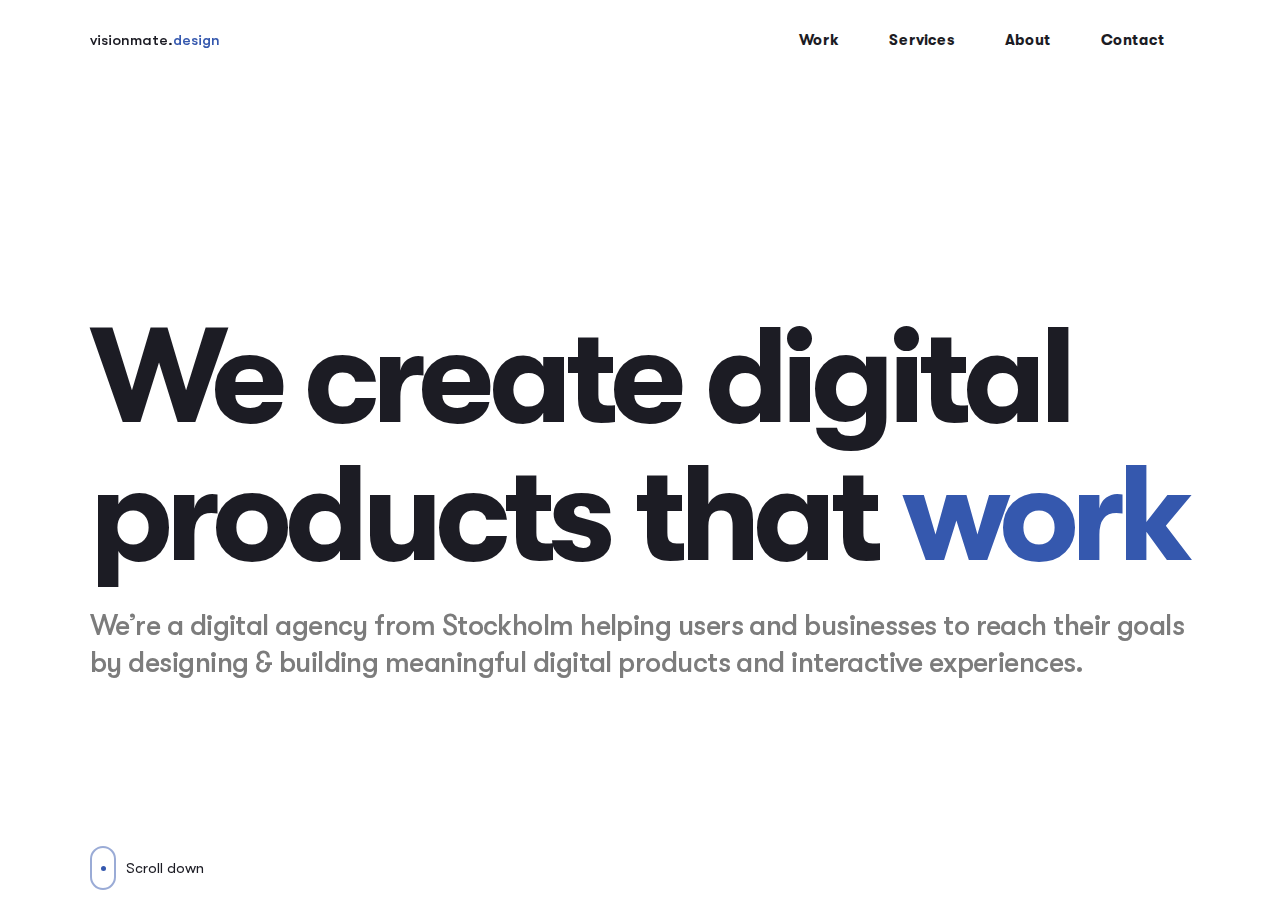
==== index.html @ 84293adb "animation changes" ====
<!DOCTYPE html>
<html lang="en">
<head>
    <meta charset="UTF-8">
    <meta name="viewport" content="width=device-width, initial-scale=1.0">
    <meta name="author" content="Visionmate AB" />
    <meta name="copyright" content="Visionmate AB" />
    <!-- <meta http-equiv="cache-control" content="no-cache"/> -->
    <meta name="google-site-verification" content="googlec35f75a976eca7eb.html">
    <meta name="description" content="Bygg en adminpanel helt obegränsat. vBlocks är en white label-lösning där du utgår från en färdigtestad stabil bas som står dig fritt att utforma vidare.">
    <meta name="keywords" content="Visionmate, CRM, Adminpanel, Hantera data, rapportering, Dash Board, Effektivisera, skapa medlemsregister, utveckla webbapplikation, komplett bas">
    <meta property="og:title" content="vCommerce Visionmate">
    <meta property="og:description" content="Det perfekta verktyget för att skräddarsy en webbapplikation.">
    <meta property="og:image" content="https://i.postimg.cc/prqSmK4q/vm.png">
    <meta property="og:url" content="https://www.vblocks.se">
    <meta name="twitter:title" content="vCommerce Visionmate">
    <meta name="twitter:description" content="Det perfekta verktyget för att skräddarsy en webbapplikation">
    <meta name="twitter:image" content="https://i.postimg.cc/prqSmK4q/vm.png">
    <meta name="twitter:card" content="https://www.vblocks.se">

    <title>Visionmate Design</title>
    
    <link type="image/ico" rel="shortcut icon" href="./assets/img/logo.ico"/>
    <link type="image/png" rel="shortcut icon" href="./assets/img/logo.png"/>
    <link rel="apple-touch-icon" href="./assets/img/logo.png" />
    <link rel="stylesheet" href="/font/stylesheet.css">
    <link rel="stylesheet" href="/assets/css/main.css">
</head>
<body>
    <div id="my-scrollbar" class="wrapper">
        <section class="menu">              
            <a href="/" class="menu__logo">
               visionmate.<span>design</span>
            </a>
            <div class="button">
                <svg width="24px" height="24px" viewBox="0 0 24 24" version="1.1" xmlns="http://www.w3.org/2000/svg">
                <g>
                    <line x1="0" y1="8" x2="24" y2="8" stroke-width="2"/>
                    <line x1="0" y1="15" x2="24" y2="15" stroke-width="2" />
                </g>
                
                <g>
                    <line x1="0" y1="12" x2="24" y2="12" stroke-width="2" />
                    <line x1="0" y1="12" x2="24" y2="12" stroke-width="2" />
                </g>
                </svg>
            </div>
            <nav class="menu__navbar">
                <ul>
                    <li class="menu--item" data-magnetic data-cursor="-opaque" ><a href="./works.html">Work</a></li>
                    <li class="menu--item" data-magnetic data-cursor="-opaque"><a href="./sevices.html">Services</a></li>
                    <li class="menu--item" data-magnetic data-cursor="-opaque"><a href="./about.html">About</a></li>
                    <li class="menu--item" data-magnetic data-cursor="-opaque"><a href="./contact.html">Contact</a></li>
                </ul>
                <div class="menu__navbar--contact">
                    <p>Contact Us</p>
                    <a class="mail-visionmate" href="mailto:sales@visionmate.se">design@visionmate.se</a>
                </div>
            </nav>
        </section>
        <header class="header">
            <h1>We create digital products that <span>work</span></h1>
            <h2>We’re a digital agency from Stockholm helping users and businesses to reach their goals by designing & building meaningful digital products and interactive experiences.</h2>
            <div class="header__scroll">
                <a href="#main" class="scroll-icon"></a>
                <p>Scroll down</p>
            </div>
        </header>
        <main id="main" class="main">
            <section class="about container">
                <div class="about__description">
                    <h3>We believe in a <span>simple</span> 
                        </br>
                        and <span>timeless</span> design</h3>
                    <p>
                        Lorem ipsum dolor sit amet, consectetur adipiscing elit, sed do eiusmod tempor incididunt ut labore et dolore magna aliqua. Ut enim ad minim veniam, quis nostrud exercitation ullamco laboris nisi ut aliquip ex ea commodo consequat.
                        </br>
                        </br>
                        Duis aute irure dolor in reprehenderit in voluptate velit esse cillum dolore eu fugiat nulla pariatur. Excepteur sint occaecat cupidatat non proident, sunt in culpa qui officia deserunt mollit anim id est laborum.
                    </p>
                </div>
            </section>
            <section class="projects container">
                <h3>Latest works</h3>
                <div class="projects__container">
                    <div class="projects__menu">
                        <p>Categories:</p>
                        <ul>
                            <li class="active" data-filter="all">all</li>
                            <li data-filter="1">ui</li>
                            <li data-filter="2">ux</li>
                            <li data-filter="3">apps</li>
                            <li data-filter="4">dev</li>
                        </ul>
                    </div>
                    <div class="projects__gallery">
                        <div class="filtr-item" data-category="1" data-sort="value">
                            <img src="./img/1.png" alt=""/>
                            <h4>iFlash</h4>
                            <h5>Built from A to Z</h5>
                        </div>
                        <div class="filtr-item" data-category="2" data-sort="value">
                            <img src="./img/2.png" alt=""/>
                            <h4>Renault Semaphore</h4>
                            <h5>Built from A to Z</h5>
                        </div>
                        <div class="filtr-item" data-category="1, 3" data-sort="value">
                            <img src="./img/3.png" alt=""/>
                            <h4>vBlocks</h4>
                            <h5>UI / UX</h5>
                        </div>
                        <div class="filtr-item" data-category="4, 2" data-sort="value">
                            <img src="./img/4.png" alt=""/>
                            <h4>Gretabo</h4>
                            <h5>Built from A to Z</h5>
                        </div>
                    </div>
                </div>
            </section>
            <section class="contact">
                <h3>Let’s work together to </br>create something <span>truly unique.</span><h3>
                <div class="contact__data">
                    <p>Östermalmstorg 1,</br>114 42 Stockholm</p>
                    <ul>
                        <li><a href="#">Instagram</a></li>
                        <li><a href="#">Linkedin</a></li>
                        <li><a href="#">Dribbble</a></li>
                    </ul>
                    <div>
                        <a class="phone-visionmate" href="tel:+46 8 410 45 750">+46 8 410 45 750</a>
                        <a class="mail-visionmate" href="mailto:sales@visionmate.se">design@visionmate.se</a>
                    </div>
                </div>
            </section>
        </main>
         <footer class="footer">
            <ul class="footer__list">
                <li><a href="./works.html">Work</a></li>
                <li><a href="./sevices.html">Services</a></li>
                <li><a href="./contact.html">Contact</a></li>
                <li><a href="#">Privacy</a></li>
            </ul>
            <a class="footer__visionmate-link" href="https://www.visionmate.se" target="blank">Om företaget Visionmate</a>
        </footer>
        <div class="follow"></div>
        <!-- <div id="cookies-message-container">
            <div id="cookies-message">
                <p id="cookies-description">We use cookies to analyze site performance and deliver personalized content. By clicking “Agree”, you consent to our <a href="#"><span>Cookie Policy</span></a>. You may change your settings at any time.</button>
                <form>
                    <button id="accept-cookies-checkbox" formaction="javascript:WHCloseCookiesWindow()">Accept</button>
                    <button id="more-cookies-checkbox">More options</button>
                </form>
            </div>
        </div> -->
    </div> 
     <!-- <script>
          function WHCheckCookies(){
            if(!localStorage.cookies_accepted) {
            var cookies_message = document.getElementById("cookies-message-container"); 
            cookies_message.style.display="flex" 
            } 
        } 
        window.onload = WHCheckCookies;

        function WHCloseCookiesWindow(){ 
        localStorage.cookies_accepted = true; 
        document.getElementById("cookies-message-container").remove();
        }
    </script> -->
   <script src="/assets/js/bundle.js" defer></script>
</body>
</html>
---- font/stylesheet.css ----
@font-face {
    font-family: 'GT Walsheim Pro';
    src: url('./GTWalsheimPro-Regular.eot');
    src: local('GT Walsheim Pro Regular'), local('GTWalsheimPro-Regular'),
        url('GTWalsheimPro-Regular.eot?#iefix') format('embedded-opentype'),
        url('GTWalsheimPro-Regular.woff2') format('woff2'),
        url('GTWalsheimPro-Regular.woff') format('woff'),
        url('GTWalsheimPro-Regular.ttf') format('truetype');
    font-weight: normal;
    font-style: normal;
}


@font-face {
    font-family: 'GT Walsheim Pro';
    src: url('./GTWalsheimPro-Bold.eot');
    src: local('GT Walsheim Pro Bold'), local('GTWalsheimPro-Bold'),
        url('GTWalsheimPro-Bold.eot?#iefix') format('embedded-opentype'),
        url('GTWalsheimPro-Bold.woff2') format('woff2'),
        url('GTWalsheimPro-Bold.woff') format('woff'),
        url('GTWalsheimPro-Bold.ttf') format('truetype');
    font-weight: bold;
    font-style: normal;
}

@font-face {
    font-family: 'GT Walsheim Pro';
    src: url('GTWalsheimPro-Medium.eot');
    src: local('GT Walsheim Pro Medium'), local('GTWalsheimPro-Medium'),
        url('GTWalsheimPro-Medium.eot?#iefix') format('embedded-opentype'),
        url('GTWalsheimPro-Medium.woff2') format('woff2'),
        url('GTWalsheimPro-Medium.woff') format('woff'),
        url('GTWalsheimPro-Medium.ttf') format('truetype');
    font-weight: 500;
    font-style: normal;
}
---- assets/css/main.css ----
/*Media*/
/* Colors: */
/*Fonts*/
/* Main Colors */
/* Screen sizes */
/* Character Styles */
h1 {
  font-size: 4.1rem;
  font-weight: 700;
  line-height: 4.4rem;
  color: #1C1C24;
  letter-spacing: -1.56px;
  padding-bottom: 1.7rem; }
  @media (min-width: 960px) {
    h1 {
      font-size: 11.3rem;
      line-height: 11.9rem;
      letter-spacing: -4.75px;
      padding-bottom: 2.27rem; } }
  @media (min-width: 1240px) {
    h1 {
      font-size: 13.4rem;
      line-height: 13.8rem;
      letter-spacing: -7.24px; } }

h2 {
  font-size: 1.9rem;
  font-weight: 500;
  line-height: 2.9rem;
  color: #7C7C7C;
  letter-spacing: -0.36px; }
  @media (min-width: 960px) {
    h2 {
      font-size: 2.9rem;
      line-height: 3.7rem;
      letter-spacing: -0.55px; } }

h3 {
  font-size: 2.8rem;
  font-weight: 500;
  line-height: 3.9rem; }
  @media (min-width: 960px) {
    h3 {
      font-size: 4.1rem;
      line-height: 4.7rem; } }
  @media (min-width: 1240px) {
    h3 {
      font-size: 4.8rem;
      line-height: 5.5rem; } }

h4 {
  font-size: 2.5rem;
  font-weight: 500;
  line-height: 3.9rem; }
  @media (min-width: 960px) {
    h4 {
      font-size: 3.5rem;
      line-height: 4rem; } }
  @media (min-width: 1240px) {
    h4 {
      font-size: 4.2rem;
      line-height: 4.8rem; } }

h5 {
  font-size: 1.1rem;
  color: #66666E;
  font-weight: 400;
  line-height: 1.3rem;
  letter-spacing: -0.4px; }
  @media (min-width: 960px) {
    h5 {
      font-size: 1.7rem;
      line-height: 1.9rem;
      letter-spacing: -0.61px; } }
  @media (min-width: 1240px) {
    h5 {
      font-size: 2rem;
      line-height: 2.3rem;
      letter-spacing: -0.72px; } }

h6 {
  font-size: 1.2rem;
  color: #1C1C24;
  font-weight: 500;
  line-height: 1.7rem;
  margin-bottom: 1.6rem; }
  @media (min-width: 960px) {
    h6 {
      font-size: 1.5rem; } }

p {
  font-size: 1.7rem;
  color: #66666E;
  font-weight: 400;
  line-height: 2.8rem; }
  @media (min-width: 960px) {
    p {
      font-size: 1.6rem;
      line-height: 2.9rem; } }
  @media (min-width: 1240px) {
    p {
      font-size: 2rem; } }

span {
  color: #3558AE; }

* {
  margin: 0;
  padding: 0;
  -webkit-box-sizing: border-box;
     -moz-box-sizing: border-box;
          box-sizing: border-box;
  font-family: "GT Walsheim Pro", sans-serif;
  color: #1C1C24; }
  *::-moz-selection {
    color: #fff;
    background: #000; }
  *::selection {
    color: #fff;
    background: #000; }

html {
  font-size: 62.5%; }

body {
  overflow-x: hidden;
  max-width: 1920px;
  margin: 0 auto;
  font-size: 1.6rem;
  line-height: 1.4;
  position: relative; }

.wrapper {
  height: 100vh;
  overflow: auto; }

/*Layout*/
.wrapper,
#cookies-message-container {
  padding: 0 2.7rem 5.4rem 2.7rem; }
  @media (min-width: 960px) {
    .wrapper,
    #cookies-message-container {
      padding-left: -webkit-calc(50% - 40rem);
      padding-left: -moz-calc(50% - 40rem);
      padding-left: calc(50% - 40rem);
      padding-right: -webkit-calc(50% - 40rem);
      padding-right: -moz-calc(50% - 40rem);
      padding-right: calc(50% - 40rem); } }
  @media (min-width: 1240px) {
    .wrapper,
    #cookies-message-container {
      padding-left: -webkit-calc(50% - 55rem);
      padding-left: -moz-calc(50% - 55rem);
      padding-left: calc(50% - 55rem);
      padding-right: -webkit-calc(50% - 55rem);
      padding-right: -moz-calc(50% - 55rem);
      padding-right: calc(50% - 55rem); } }

.container {
  padding: 10rem 0; }
  @media (min-width: 960px) {
    .container {
      padding: 20rem 0; } }

/*Buttons*/
button {
  border: none;
  outline: none;
  cursor: pointer; }

/*List*/
ul li {
  list-style: none;
  cursor: pointer;
  -webkit-transition: 0.2s;
  -o-transition: 0.2s;
  -moz-transition: 0.2s;
  transition: 0.2s; }

/*Link*/
a {
  text-decoration: none; }

@-webkit-keyframes txt-animation {
  0% {
    -webkit-transform: translateY(15%);
            transform: translateY(15%); }
  100% {
    opacity: 1;
    -webkit-transform: translateY(0);
            transform: translateY(0); } }

@-moz-keyframes txt-animation {
  0% {
    -moz-transform: translateY(15%);
         transform: translateY(15%); }
  100% {
    opacity: 1;
    -moz-transform: translateY(0);
         transform: translateY(0); } }

@-o-keyframes txt-animation {
  0% {
    -o-transform: translateY(15%);
       transform: translateY(15%); }
  100% {
    opacity: 1;
    -o-transform: translateY(0);
       transform: translateY(0); } }

@keyframes txt-animation {
  0% {
    -webkit-transform: translateY(15%);
       -moz-transform: translateY(15%);
         -o-transform: translateY(15%);
            transform: translateY(15%); }
  100% {
    opacity: 1;
    -webkit-transform: translateY(0);
       -moz-transform: translateY(0);
         -o-transform: translateY(0);
            transform: translateY(0); } }

@-webkit-keyframes cookie-animation {
  0% {
    right: -100%; }
  100% {
    opacity: 1;
    right: 5vw; } }

@-moz-keyframes cookie-animation {
  0% {
    right: -100%; }
  100% {
    opacity: 1;
    right: 5vw; } }

@-o-keyframes cookie-animation {
  0% {
    right: -100%; }
  100% {
    opacity: 1;
    right: 5vw; } }

@keyframes cookie-animation {
  0% {
    right: -100%; }
  100% {
    opacity: 1;
    right: 5vw; } }

@-webkit-keyframes scroll-icon {
  0% {
    -webkit-transform: translateY(-12px);
            transform: translateY(-12px);
    opacity: 0; }
  30%, 70% {
    opacity: 1; }
  100% {
    -webkit-transform: translateY(12px);
            transform: translateY(12px);
    opacity: 0; } }

@-moz-keyframes scroll-icon {
  0% {
    -moz-transform: translateY(-12px);
         transform: translateY(-12px);
    opacity: 0; }
  30%, 70% {
    opacity: 1; }
  100% {
    -moz-transform: translateY(12px);
         transform: translateY(12px);
    opacity: 0; } }

@-o-keyframes scroll-icon {
  0% {
    -o-transform: translateY(-12px);
       transform: translateY(-12px);
    opacity: 0; }
  30%, 70% {
    opacity: 1; }
  100% {
    -o-transform: translateY(12px);
       transform: translateY(12px);
    opacity: 0; } }

@keyframes scroll-icon {
  0% {
    -webkit-transform: translateY(-12px);
       -moz-transform: translateY(-12px);
         -o-transform: translateY(-12px);
            transform: translateY(-12px);
    opacity: 0; }
  30%, 70% {
    opacity: 1; }
  100% {
    -webkit-transform: translateY(12px);
       -moz-transform: translateY(12px);
         -o-transform: translateY(12px);
            transform: translateY(12px);
    opacity: 0; } }

.menu {
  height: 8rem;
  display: -webkit-box;
  display: -webkit-flex;
  display: -moz-box;
  display: -ms-flexbox;
  display: flex;
  -webkit-box-pack: justify;
  -webkit-justify-content: space-between;
     -moz-box-pack: justify;
      -ms-flex-pack: justify;
          justify-content: space-between;
  -webkit-box-align: center;
  -webkit-align-items: center;
     -moz-box-align: center;
      -ms-flex-align: center;
          align-items: center; }
  .menu__logo {
    color: #1C1C24;
    font-size: 1.5rem;
    font-weight: 500; }
  .menu__navbar {
    padding: 0 2.7rem 5.4rem 2.7rem;
    position: fixed;
    top: 7rem;
    right: -110%;
    width: 100%;
    height: 100vh;
    background-color: white;
    z-index: 2;
    display: -webkit-box;
    display: -webkit-flex;
    display: -moz-box;
    display: -ms-flexbox;
    display: flex;
    -webkit-box-orient: vertical;
    -webkit-box-direction: normal;
    -webkit-flex-direction: column;
       -moz-box-orient: vertical;
       -moz-box-direction: normal;
        -ms-flex-direction: column;
            flex-direction: column;
    -webkit-box-pack: center;
    -webkit-justify-content: center;
       -moz-box-pack: center;
        -ms-flex-pack: center;
            justify-content: center;
    -webkit-transition: all 0.6s cubic-bezier(0.65, 0.05, 0.36, 1);
    -o-transition: all 0.6s cubic-bezier(0.65, 0.05, 0.36, 1);
    -moz-transition: all 0.6s cubic-bezier(0.65, 0.05, 0.36, 1);
    transition: all 0.6s cubic-bezier(0.65, 0.05, 0.36, 1); }
    @media (min-width: 960px) {
      .menu__navbar {
        display: block;
        position: static;
        right: 0;
        height: 100%;
        -webkit-box-orient: horizontal;
        -webkit-box-direction: normal;
        -webkit-flex-direction: row;
           -moz-box-orient: horizontal;
           -moz-box-direction: normal;
            -ms-flex-direction: row;
                flex-direction: row;
        padding: 0;
        -webkit-transition: none;
        -o-transition: none;
        -moz-transition: none;
        transition: none; } }
    .menu__navbar ul {
      display: -webkit-box;
      display: -webkit-flex;
      display: -moz-box;
      display: -ms-flexbox;
      display: flex;
      -webkit-box-orient: vertical;
      -webkit-box-direction: normal;
      -webkit-flex-direction: column;
         -moz-box-orient: vertical;
         -moz-box-direction: normal;
          -ms-flex-direction: column;
              flex-direction: column;
      -webkit-box-pack: center;
      -webkit-justify-content: center;
         -moz-box-pack: center;
          -ms-flex-pack: center;
              justify-content: center; }
      @media (min-width: 960px) {
        .menu__navbar ul {
          -webkit-box-orient: horizontal;
          -webkit-box-direction: normal;
          -webkit-flex-direction: row;
             -moz-box-orient: horizontal;
             -moz-box-direction: normal;
              -ms-flex-direction: row;
                  flex-direction: row;
          -webkit-box-pack: end;
          -webkit-justify-content: flex-end;
             -moz-box-pack: end;
              -ms-flex-pack: end;
                  justify-content: flex-end;
          height: 100%;
          -webkit-box-align: center;
          -webkit-align-items: center;
             -moz-box-align: center;
              -ms-flex-align: center;
                  align-items: center; } }
      .menu__navbar ul li {
        font-size: 4.1rem;
        font-weight: 500; }
        @media (min-width: 960px) {
          .menu__navbar ul li {
            font-size: 1.5rem;
            margin: 0 1.7rem; } }
        @media (min-width: 1240px) {
          .menu__navbar ul li {
            font-size: 1.5rem;
            margin: 0 2.5rem; } }
        .menu__navbar ul li a {
          font-weight: 700; }
    .menu__navbar--contact {
      margin-top: 3rem; }
      @media (min-width: 960px) {
        .menu__navbar--contact {
          display: none; } }
      .menu__navbar--contact a {
        color: #3558AE;
        font-size: 1.8rem;
        font-weight: 500;
        line-height: 1.9rem;
        letter-spacing: -0.68px; }
  .menu__navbar.active {
    right: 0; }

/*HAMBURGER*/
.button {
  -webkit-box-sizing: border-box;
     -moz-box-sizing: border-box;
          box-sizing: border-box;
  height: 1.5;
  cursor: pointer; }
  @media (min-width: 960px) {
    .button {
      display: none; } }
  .button svg {
    stroke: #1C1C24;
    -webkit-transition: 0.2s;
    -o-transition: 0.2s;
    -moz-transition: 0.2s;
    transition: 0.2s; }
    .button svg g:first-child {
      opacity: 1;
      -webkit-transition: opacity 0s 0.2s;
      -o-transition: opacity 0s 0.2s;
      -moz-transition: opacity 0s 0.2s;
      transition: opacity 0s 0.2s; }
      .button svg g:first-child line {
        -webkit-transition: -webkit-transform 0.2s 0.2s;
        transition: -webkit-transform 0.2s 0.2s;
        -o-transition: -o-transform 0.2s 0.2s;
        -moz-transition: transform 0.2s 0.2s, -moz-transform 0.2s 0.2s;
        transition: transform 0.2s 0.2s;
        transition: transform 0.2s 0.2s, -webkit-transform 0.2s 0.2s, -moz-transform 0.2s 0.2s, -o-transform 0.2s 0.2s;
        -webkit-transform: translateY(0px);
           -moz-transform: translateY(0px);
            -ms-transform: translateY(0px);
             -o-transform: translateY(0px);
                transform: translateY(0px); }
    .button svg g:last-child {
      opacity: 0;
      -webkit-transition: opacity 0s 0.2s;
      -o-transition: opacity 0s 0.2s;
      -moz-transition: opacity 0s 0.2s;
      transition: opacity 0s 0.2s; }
      .button svg g:last-child line {
        -webkit-transition: -webkit-transform 0.2s;
        transition: -webkit-transform 0.2s;
        -o-transition: -o-transform 0.2s;
        -moz-transition: transform 0.2s, -moz-transform 0.2s;
        transition: transform 0.2s;
        transition: transform 0.2s, -webkit-transform 0.2s, -moz-transform 0.2s, -o-transform 0.2s;
        -webkit-transform: rotate(0deg);
           -moz-transform: rotate(0deg);
            -ms-transform: rotate(0deg);
             -o-transform: rotate(0deg);
                transform: rotate(0deg);
        -webkit-transform-origin: center;
           -moz-transform-origin: center;
            -ms-transform-origin: center;
             -o-transform-origin: center;
                transform-origin: center; }

.button.-menu-open svg {
  stroke: #3558AE; }
  .button.-menu-open svg g:first-child {
    opacity: 0; }
    .button.-menu-open svg g:first-child line {
      -webkit-transition: -webkit-transform 0.2s;
      transition: -webkit-transform 0.2s;
      -o-transition: -o-transform 0.2s;
      -moz-transition: transform 0.2s, -moz-transform 0.2s;
      transition: transform 0.2s;
      transition: transform 0.2s, -webkit-transform 0.2s, -moz-transform 0.2s, -o-transform 0.2s; }
      .button.-menu-open svg g:first-child line:first-child {
        -webkit-transform: translateY(7px);
           -moz-transform: translateY(7px);
            -ms-transform: translateY(7px);
             -o-transform: translateY(7px);
                transform: translateY(7px); }
      .button.-menu-open svg g:first-child line:last-child {
        -webkit-transform: translateY(-7px);
           -moz-transform: translateY(-7px);
            -ms-transform: translateY(-7px);
             -o-transform: translateY(-7px);
                transform: translateY(-7px); }
  .button.-menu-open svg g:last-child {
    opacity: 1; }
    .button.-menu-open svg g:last-child line {
      -webkit-transition: -webkit-transform 0.2s 0.2s;
      transition: -webkit-transform 0.2s 0.2s;
      -o-transition: -o-transform 0.2s 0.2s;
      -moz-transition: transform 0.2s 0.2s, -moz-transform 0.2s 0.2s;
      transition: transform 0.2s 0.2s;
      transition: transform 0.2s 0.2s, -webkit-transform 0.2s 0.2s, -moz-transform 0.2s 0.2s, -o-transform 0.2s 0.2s; }
      .button.-menu-open svg g:last-child line:first-child {
        -webkit-transform: rotate(45deg);
           -moz-transform: rotate(45deg);
            -ms-transform: rotate(45deg);
             -o-transform: rotate(45deg);
                transform: rotate(45deg); }
      .button.-menu-open svg g:last-child line:last-child {
        -webkit-transform: rotate(-45deg);
           -moz-transform: rotate(-45deg);
            -ms-transform: rotate(-45deg);
             -o-transform: rotate(-45deg);
                transform: rotate(-45deg); }

.header {
  position: relative;
  height: -webkit-calc(100vh - 7rem);
  height: -moz-calc(100vh - 7rem);
  height: calc(100vh - 7rem);
  display: -webkit-box;
  display: -webkit-flex;
  display: -moz-box;
  display: -ms-flexbox;
  display: flex;
  -webkit-box-orient: vertical;
  -webkit-box-direction: normal;
  -webkit-flex-direction: column;
     -moz-box-orient: vertical;
     -moz-box-direction: normal;
      -ms-flex-direction: column;
          flex-direction: column;
  -webkit-box-pack: center;
  -webkit-justify-content: center;
     -moz-box-pack: center;
      -ms-flex-pack: center;
          justify-content: center; }
  .header__scroll {
    position: absolute;
    bottom: 2rem;
    left: 0;
    display: -webkit-box;
    display: -webkit-flex;
    display: -moz-box;
    display: -ms-flexbox;
    display: flex;
    -webkit-box-align: center;
    -webkit-align-items: center;
       -moz-box-align: center;
        -ms-flex-align: center;
            align-items: center; }
    .header__scroll p {
      font-size: 1.5rem;
      color: #1C1C24; }

.scroll-icon {
  display: -webkit-box;
  display: -webkit-flex;
  display: -moz-box;
  display: -ms-flexbox;
  display: flex;
  -webkit-box-pack: center;
  -webkit-justify-content: center;
     -moz-box-pack: center;
      -ms-flex-pack: center;
          justify-content: center;
  -webkit-box-align: center;
  -webkit-align-items: center;
     -moz-box-align: center;
      -ms-flex-align: center;
          align-items: center;
  height: 2em;
  width: 1.2em;
  margin-right: 1rem;
  font-size: 22px;
  color: rgba(53, 88, 174, 0.5);
  -webkit-border-radius: 2em;
     -moz-border-radius: 2em;
          border-radius: 2em;
  border: solid 2px;
  -webkit-transition: .4s;
  -o-transition: .4s;
  -moz-transition: .4s;
  transition: .4s; }

.scroll-icon:hover {
  background-color: rgba(53, 88, 174, 0.05);
  color: #3558AE; }

.scroll-icon::after {
  content: '';
  width: 5px;
  height: 5px;
  background-color: #3558AE;
  -webkit-border-radius: 50%;
     -moz-border-radius: 50%;
          border-radius: 50%;
  -webkit-animation: scroll-icon 2.2s infinite cubic-bezier(0.65, 0.05, 0.36, 1);
     -moz-animation: scroll-icon 2.2s infinite cubic-bezier(0.65, 0.05, 0.36, 1);
       -o-animation: scroll-icon 2.2s infinite cubic-bezier(0.65, 0.05, 0.36, 1);
          animation: scroll-icon 2.2s infinite cubic-bezier(0.65, 0.05, 0.36, 1); }

.about {
  display: -webkit-box;
  display: -webkit-flex;
  display: -moz-box;
  display: -ms-flexbox;
  display: flex; }
  .about__description h3 {
    padding-bottom: 2rem; }
    @media (min-width: 1240px) {
      .about__description h3 {
        padding-bottom: 5.7rem; } }
  @media (min-width: 1240px) {
    .about__description {
      -webkit-flex-basis: 45%;
          -ms-flex-preferred-size: 45%;
              flex-basis: 45%; } }

.projects {
  padding-top: 0; }
  .projects__container .projects__menu {
    display: -webkit-box;
    display: -webkit-flex;
    display: -moz-box;
    display: -ms-flexbox;
    display: flex;
    -webkit-box-align: center;
    -webkit-align-items: center;
       -moz-box-align: center;
        -ms-flex-align: center;
            align-items: center;
    -webkit-flex-wrap: wrap;
        -ms-flex-wrap: wrap;
            flex-wrap: wrap;
    margin-bottom: 7rem; }
    .projects__container .projects__menu ul {
      display: -webkit-box;
      display: -webkit-flex;
      display: -moz-box;
      display: -ms-flexbox;
      display: flex; }
      .projects__container .projects__menu ul li {
        font-size: 1.7rem;
        font-weight: 500;
        margin: 0.8rem; }
        @media (min-width: 960px) {
          .projects__container .projects__menu ul li {
            font-size: 2rem;
            margin: 1.4rem; }
            .projects__container .projects__menu ul li:first-child {
              margin-left: 2.8rem; } }
      .projects__container .projects__menu ul li.active {
        color: #3558AE; }
  .projects__container .projects__gallery {
    margin-bottom: 20rem; }
    .projects__container .projects__gallery .filtr-item {
      width: 100%;
      min-height: 40rem; }
      @media (min-width: 768px) {
        .projects__container .projects__gallery .filtr-item {
          width: 50%; } }
      @media (min-width: 1240px) {
        .projects__container .projects__gallery .filtr-item:nth-child(1), .projects__container .projects__gallery .filtr-item:nth-child(3) {
          margin-bottom: 5rem;
          min-height: 62rem; } }
      @media (min-width: 1240px) {
        .projects__container .projects__gallery .filtr-item:nth-child(2), .projects__container .projects__gallery .filtr-item:nth-child(4) {
          padding-left: 5rem; } }
      .projects__container .projects__gallery .filtr-item img {
        max-width: 100%; }

.contact__data {
  margin: 3.2rem 0;
  text-align: center;
  color: #1C1C24;
  display: -webkit-box;
  display: -webkit-flex;
  display: -moz-box;
  display: -ms-flexbox;
  display: flex;
  -webkit-box-pack: justify;
  -webkit-justify-content: space-between;
     -moz-box-pack: justify;
      -ms-flex-pack: justify;
          justify-content: space-between;
  -webkit-box-align: center;
  -webkit-align-items: center;
     -moz-box-align: center;
      -ms-flex-align: center;
          align-items: center;
  -webkit-box-orient: vertical;
  -webkit-box-direction: normal;
  -webkit-flex-direction: column;
     -moz-box-orient: vertical;
     -moz-box-direction: normal;
      -ms-flex-direction: column;
          flex-direction: column; }
  @media (min-width: 768px) {
    .contact__data {
      margin: 17rem 0;
      text-align: left;
      -webkit-box-orient: horizontal;
      -webkit-box-direction: normal;
      -webkit-flex-direction: row;
         -moz-box-orient: horizontal;
         -moz-box-direction: normal;
          -ms-flex-direction: row;
              flex-direction: row; } }
  .contact__data p,
  .contact__data a {
    color: #1C1C24;
    font-weight: 500;
    font-size: 2rem;
    display: block;
    line-height: 3rem; }
  .contact__data ul {
    margin: 3.2rem 0; }
    @media (min-width: 960px) {
      .contact__data ul {
        margin: 0; } }
    .contact__data ul li {
      font-size: 2rem;
      line-height: 3rem; }

.footer {
  display: -webkit-box;
  display: -webkit-flex;
  display: -moz-box;
  display: -ms-flexbox;
  display: flex;
  -webkit-flex-wrap: wrap;
      -ms-flex-wrap: wrap;
          flex-wrap: wrap;
  -webkit-box-align: center;
  -webkit-align-items: center;
     -moz-box-align: center;
      -ms-flex-align: center;
          align-items: center;
  -webkit-box-pack: center;
  -webkit-justify-content: center;
     -moz-box-pack: center;
      -ms-flex-pack: center;
          justify-content: center; }
  @media (min-width: 768px) {
    .footer {
      -webkit-box-pack: justify;
      -webkit-justify-content: space-between;
         -moz-box-pack: justify;
          -ms-flex-pack: justify;
              justify-content: space-between;
      height: 7rem; } }
  .footer__list {
    -webkit-flex-basis: 100%;
        -ms-flex-preferred-size: 100%;
            flex-basis: 100%;
    display: -webkit-box;
    display: -webkit-flex;
    display: -moz-box;
    display: -ms-flexbox;
    display: flex;
    -webkit-box-pack: justify;
    -webkit-justify-content: space-between;
       -moz-box-pack: justify;
        -ms-flex-pack: justify;
            justify-content: space-between;
    -webkit-flex-wrap: wrap;
        -ms-flex-wrap: wrap;
            flex-wrap: wrap;
    margin-bottom: 2.2rem; }
    @media (min-width: 768px) {
      .footer__list {
        -webkit-flex-basis: 60%;
            -ms-flex-preferred-size: 60%;
                flex-basis: 60%;
        -webkit-box-ordinal-group: 2;
        -webkit-order: 1;
           -moz-box-ordinal-group: 2;
            -ms-flex-order: 1;
                order: 1;
        margin-bottom: 0; } }
  .footer a {
    font-size: 2rem;
    color: #1C1C24;
    line-height: 2.2rem; }
  .footer__visionmate-link {
    font-weight: 500; }

/*Subpages*/
.contact-page h3 {
  font-size: 4.1rem;
  line-height: 4.4rem;
  letter-spacing: -1.56px;
  margin-bottom: 6rem; }
  @media (min-width: 768px) {
    .contact-page h3 {
      font-size: 9.8rem;
      line-height: 11.2rem;
      letter-spacing: -4.31px;
      margin-bottom: 11rem; } }

.contact-page .main-contact {
  margin-bottom: 12rem; }
  @media (min-width: 768px) {
    .contact-page .main-contact .main-contacts {
      display: -webkit-box;
      display: -webkit-flex;
      display: -moz-box;
      display: -ms-flexbox;
      display: flex;
      -webkit-box-pack: justify;
      -webkit-justify-content: space-between;
         -moz-box-pack: justify;
          -ms-flex-pack: justify;
              justify-content: space-between; } }
  .contact-page .main-contact .main-contacts--item {
    margin-bottom: 6rem; }
    .contact-page .main-contact .main-contacts--item p {
      font-size: 1.5rem;
      color: #66666E;
      line-height: 1.7rem;
      font-weight: 500;
      margin-bottom: 1.6rem; }
    .contact-page .main-contact .main-contacts--item a {
      font-size: 2.6rem;
      line-height: 2.9rem;
      font-weight: 500; }
  .contact-page .main-contact .main-contact__map {
    height: 40rem;
    margin-top: 10rem;
    margin-left: -2.7rem;
    width: -webkit-calc(100% + 6.6rem);
    width: -moz-calc(100% + 6.6rem);
    width: calc(100% + 6.6rem);
    background-image: url("../../../img/snazzy-image-2.png");
    background-repeat: no-repeat;
    -webkit-background-size: cover;
       -moz-background-size: cover;
            background-size: cover;
    background-position: center; }
    @media (min-width: 960px) {
      .contact-page .main-contact .main-contact__map {
        height: 50rem;
        margin-left: -40rem;
        width: -webkit-calc(100% + 80rem);
        width: -moz-calc(100% + 80rem);
        width: calc(100% + 80rem); } }
    @media (min-width: 1240px) {
      .contact-page .main-contact .main-contact__map {
        height: 60rem;
        margin-left: -55rem;
        width: -webkit-calc(100% + 110rem);
        width: -moz-calc(100% + 110rem);
        width: calc(100% + 110rem); } }

.works .container {
  padding-top: 20rem; }

.services main {
  padding-bottom: 0; }
  .services main .services {
    padding: 6rem 0; }
    @media (min-width: 768px) {
      .services main .services {
        padding: 9.8rem 0; } }
    .services main .services__item {
      margin-bottom: 5rem;
      display: -webkit-box;
      display: -webkit-flex;
      display: -moz-box;
      display: -ms-flexbox;
      display: flex;
      -webkit-box-orient: vertical;
      -webkit-box-direction: normal;
      -webkit-flex-direction: column;
         -moz-box-orient: vertical;
         -moz-box-direction: normal;
          -ms-flex-direction: column;
              flex-direction: column; }
      @media (min-width: 768px) {
        .services main .services__item {
          margin-bottom: 8rem;
          -webkit-box-orient: horizontal;
          -webkit-box-direction: normal;
          -webkit-flex-direction: row;
             -moz-box-orient: horizontal;
             -moz-box-direction: normal;
              -ms-flex-direction: row;
                  flex-direction: row; } }
      .services main .services__item h3 {
        -webkit-flex-basis: 30%;
            -ms-flex-preferred-size: 30%;
                flex-basis: 30%;
        -webkit-flex-shrink: 0;
            -ms-flex-negative: 0;
                flex-shrink: 0; }
      .services main .services__item--description h4 {
        margin: 2rem 0; }
        @media (min-width: 768px) {
          .services main .services__item--description h4 {
            margin-top: 0; } }

.cb-cursor {
  position: fixed;
  top: 0;
  left: 0;
  z-index: 150;
  contain: layout style size;
  pointer-events: none;
  will-change: transform;
  -webkit-transition: opacity 0.3s, color 0.4s;
  -o-transition: opacity 0.3s, color 0.4s;
  -moz-transition: opacity 0.3s, color 0.4s;
  transition: opacity 0.3s, color 0.4s; }
  .cb-cursor:before {
    content: "";
    position: absolute;
    top: -24px;
    left: -24px;
    display: block;
    width: 48px;
    height: 48px;
    -webkit-transform: scale(0);
       -moz-transform: scale(0);
        -ms-transform: scale(0);
         -o-transform: scale(0);
            transform: scale(0);
    background: currentColor;
    -webkit-border-radius: 50%;
       -moz-border-radius: 50%;
            border-radius: 50%;
    -webkit-transition: opacity 0.1s, -webkit-transform 0.3s ease-in-out;
    transition: opacity 0.1s, -webkit-transform 0.3s ease-in-out;
    -o-transition: opacity 0.1s, -o-transform 0.3s ease-in-out;
    -moz-transition: transform 0.3s ease-in-out, opacity 0.1s, -moz-transform 0.3s ease-in-out;
    transition: transform 0.3s ease-in-out, opacity 0.1s;
    transition: transform 0.3s ease-in-out, opacity 0.1s, -webkit-transform 0.3s ease-in-out, -moz-transform 0.3s ease-in-out, -o-transform 0.3s ease-in-out; }
  .cb-cursor-text {
    position: absolute;
    top: -18px;
    left: -18px;
    width: 36px;
    height: 36px;
    display: -webkit-box;
    display: -webkit-flex;
    display: -moz-box;
    display: -ms-flexbox;
    display: flex;
    -webkit-box-align: center;
    -webkit-align-items: center;
       -moz-box-align: center;
        -ms-flex-align: center;
            align-items: center;
    -webkit-box-pack: center;
    -webkit-justify-content: center;
       -moz-box-pack: center;
        -ms-flex-pack: center;
            justify-content: center;
    -webkit-transform: scale(0) rotate(10deg);
       -moz-transform: scale(0) rotate(10deg);
        -ms-transform: scale(0) rotate(10deg);
         -o-transform: scale(0) rotate(10deg);
            transform: scale(0) rotate(10deg);
    opacity: 0;
    font-size: 16px;
    line-height: 20px;
    text-align: center;
    letter-spacing: -0.01em;
    -webkit-transition: opacity 0.4s, -webkit-transform 0.3s;
    transition: opacity 0.4s, -webkit-transform 0.3s;
    -o-transition: opacity 0.4s, -o-transform 0.3s;
    -moz-transition: opacity 0.4s, transform 0.3s, -moz-transform 0.3s;
    transition: opacity 0.4s, transform 0.3s;
    transition: opacity 0.4s, transform 0.3s, -webkit-transform 0.3s, -moz-transform 0.3s, -o-transform 0.3s; }
  @supports (mix-blend-mode: exclusion) {
    .cb-cursor.-exclusion, .cb-cursor.-opaque {
      mix-blend-mode: exclusion; } }
  @supports (mix-blend-mode: exclusion) {
    .cb-cursor.-exclusion:before, .cb-cursor.-opaque:before {
      background: white; } }
  .cb-cursor.-normal, .cb-cursor.-text {
    mix-blend-mode: normal; }
    .cb-cursor.-normal:before, .cb-cursor.-text:before {
      background: currentColor; }
  .cb-cursor.-inverse {
    color: white; }
  .cb-cursor.-visible:before {
    -webkit-transform: scale(0.2);
       -moz-transform: scale(0.2);
        -ms-transform: scale(0.2);
         -o-transform: scale(0.2);
            transform: scale(0.2); }
  .cb-cursor.-visible.-active:before {
    -webkit-transform: scale(0.23);
       -moz-transform: scale(0.23);
        -ms-transform: scale(0.23);
         -o-transform: scale(0.23);
            transform: scale(0.23);
    -webkit-transition-duration: 0.2s;
       -moz-transition-duration: 0.2s;
         -o-transition-duration: 0.2s;
            transition-duration: 0.2s; }
  .cb-cursor.-pointer:before {
    -webkit-transform: scale(0.15);
       -moz-transform: scale(0.15);
        -ms-transform: scale(0.15);
         -o-transform: scale(0.15);
            transform: scale(0.15); }
  .cb-cursor.-text:before {
    opacity: 0.85;
    -webkit-transform: scale(1.7);
       -moz-transform: scale(1.7);
        -ms-transform: scale(1.7);
         -o-transform: scale(1.7);
            transform: scale(1.7); }
  .cb-cursor.-text .cb-cursor-text {
    opacity: 1;
    -webkit-transform: scale(1);
       -moz-transform: scale(1);
        -ms-transform: scale(1);
         -o-transform: scale(1);
            transform: scale(1); }
  .cb-cursor.-text.-active:before {
    -webkit-transform: scale(1.6);
       -moz-transform: scale(1.6);
        -ms-transform: scale(1.6);
         -o-transform: scale(1.6);
            transform: scale(1.6);
    -webkit-transition-duration: 0.2s;
       -moz-transition-duration: 0.2s;
         -o-transition-duration: 0.2s;
            transition-duration: 0.2s; }
  .cb-cursor.-opaque:before {
    -webkit-transform: scale(1.32);
       -moz-transform: scale(1.32);
        -ms-transform: scale(1.32);
         -o-transform: scale(1.32);
            transform: scale(1.32); }
  .cb-cursor.-opaque.-active:before {
    -webkit-transform: scale(1.2);
       -moz-transform: scale(1.2);
        -ms-transform: scale(1.2);
         -o-transform: scale(1.2);
            transform: scale(1.2); }
  .cb-cursor.-lg:before {
    -webkit-transform: scale(2);
       -moz-transform: scale(2);
        -ms-transform: scale(2);
         -o-transform: scale(2);
            transform: scale(2); }
  .cb-cursor.-hidden:before {
    -webkit-transform: scale(0);
       -moz-transform: scale(0);
        -ms-transform: scale(0);
         -o-transform: scale(0);
            transform: scale(0); }
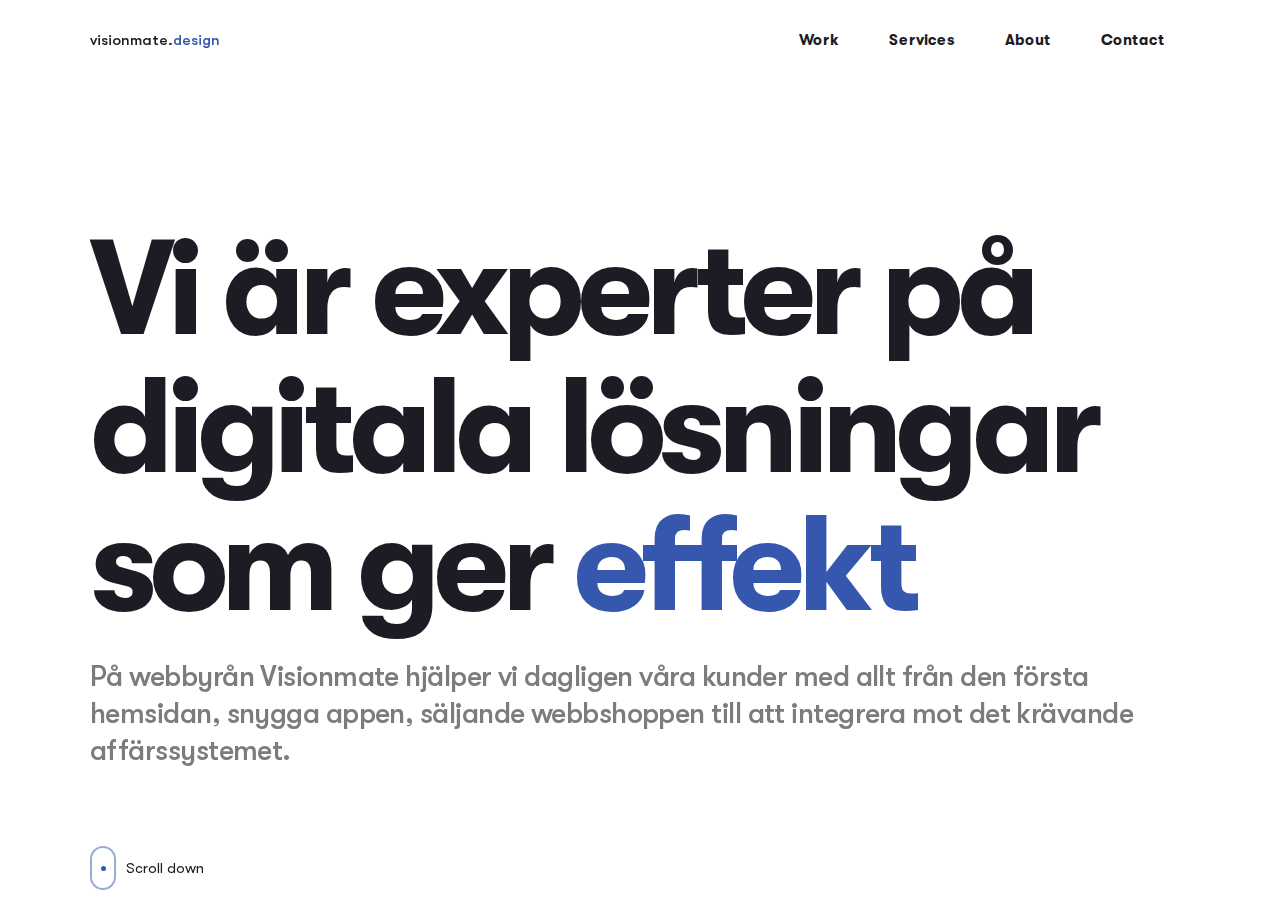
==== commit f6c0afcc: "VDES-3" ====
--- a/index.html
+++ b/index.html
@@ -23,8 +23,8 @@
     <link type="image/ico" rel="shortcut icon" href="./assets/img/logo.ico"/>
     <link type="image/png" rel="shortcut icon" href="./assets/img/logo.png"/>
     <link rel="apple-touch-icon" href="./assets/img/logo.png" />
-    <link rel="stylesheet" href="/font/stylesheet.css">
-    <link rel="stylesheet" href="/assets/css/main.css">
+    <link rel="stylesheet" href="./font/stylesheet.css">
+    <link rel="stylesheet" href="./assets/css/main.css">
 </head>
 <body>
     <div id="my-scrollbar" class="wrapper">
@@ -59,8 +59,8 @@
             </nav>
         </section>
         <header class="header">
-            <h1>We create digital products that <span>work</span></h1>
-            <h2>We’re a digital agency from Stockholm helping users and businesses to reach their goals by designing & building meaningful digital products and interactive experiences.</h2>
+            <h1>Vi är experter på digitala lösningar som ger <span>effekt</span></h1>
+            <h2>På webbyrån Visionmate hjälper vi dagligen våra kunder med allt från den första hemsidan, snygga appen, säljande webbshoppen till att integrera mot det krävande affärssystemet.</h2>
             <div class="header__scroll">
                 <a href="#main" class="scroll-icon"></a>
                 <p>Scroll down</p>
@@ -167,6 +167,6 @@
         document.getElementById("cookies-message-container").remove();
         }
     </script> -->
-   <script src="/assets/js/bundle.js" defer></script>
+   <script src="./assets/js/bundle.js" defer></script>
 </body>
 </html>--- a/assets/css/main.css
+++ b/assets/css/main.css
@@ -124,7 +124,7 @@
 
 body {
   overflow-x: hidden;
-  max-width: 1920px;
+  /* max-width: 1920px; */
   margin: 0 auto;
   font-size: 1.6rem;
   line-height: 1.4;
@@ -858,7 +858,7 @@
     width: -webkit-calc(100% + 6.6rem);
     width: -moz-calc(100% + 6.6rem);
     width: calc(100% + 6.6rem);
-    background-image: url("../../../img/snazzy-image-2.png");
+    background-image: url("../../img/snazzy-image-2.png");
     background-repeat: no-repeat;
     -webkit-background-size: cover;
        -moz-background-size: cover;
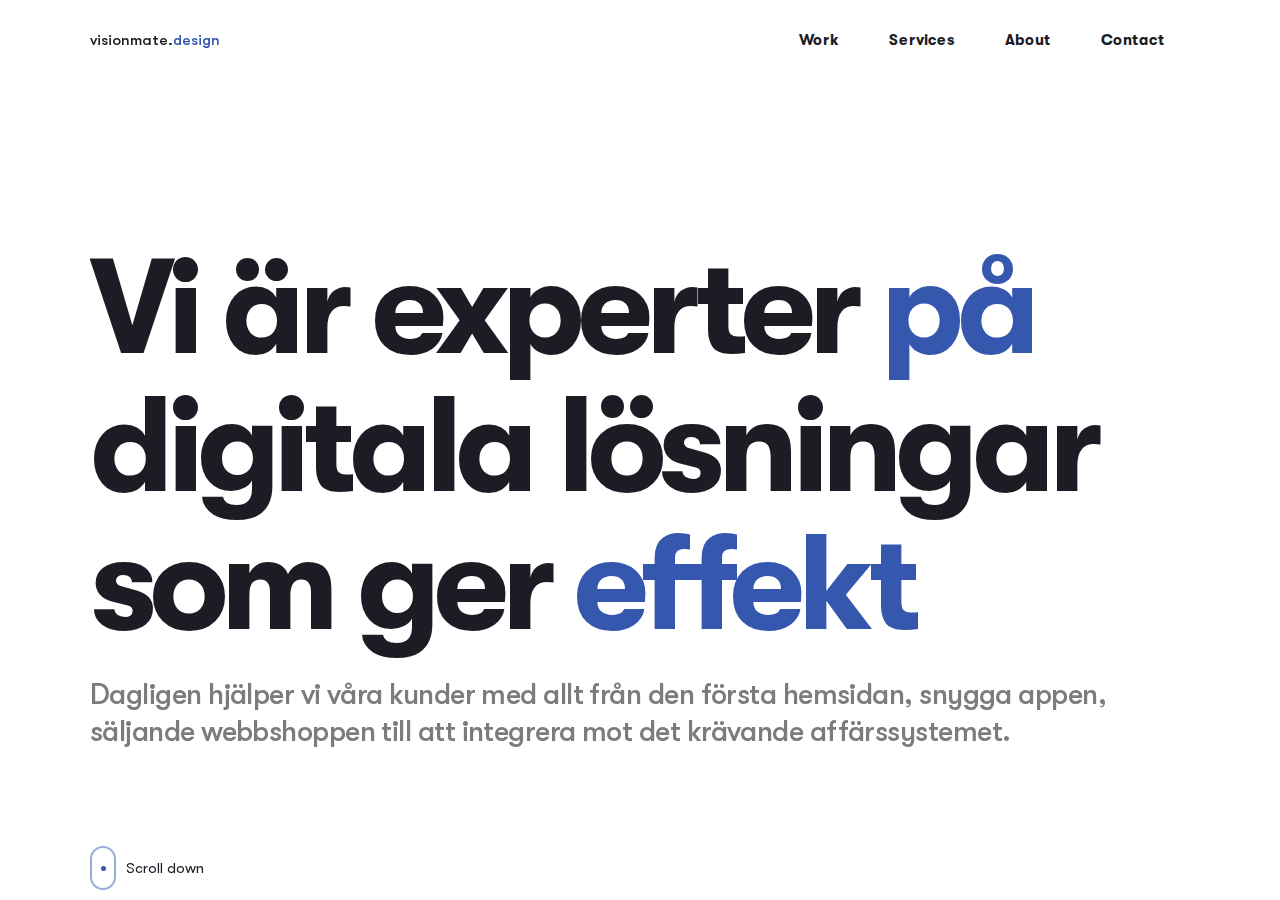
==== commit f4c0a052: "VDES-3" ====
--- a/index.html
+++ b/index.html
@@ -59,8 +59,8 @@
             </nav>
         </section>
         <header class="header">
-            <h1>Vi är experter på digitala lösningar som ger <span>effekt</span></h1>
-            <h2>På webbyrån Visionmate hjälper vi dagligen våra kunder med allt från den första hemsidan, snygga appen, säljande webbshoppen till att integrera mot det krävande affärssystemet.</h2>
+            <h1>Vi är experter <span>på</span>  digitala lösningar som ger <span>effekt</span></h1>
+            <h2>Dagligen hjälper vi våra kunder med allt från den första hemsidan, snygga appen, säljande webbshoppen till att integrera mot det krävande affärssystemet.</h2>
             <div class="header__scroll">
                 <a href="#main" class="scroll-icon"></a>
                 <p>Scroll down</p>
@@ -69,14 +69,14 @@
         <main id="main" class="main">
             <section class="about container">
                 <div class="about__description">
-                    <h3>We believe in a <span>simple</span> 
+                    <h3>Vår kundfilosofi är rak, du förtjänar leverans av <span> hög kvalité</span> 
                         </br>
-                        and <span>timeless</span> design</h3>
+                        och en Webbyrå delaktig i alla <span>era digitala</span> diskussioner</h3>
                     <p>
-                        Lorem ipsum dolor sit amet, consectetur adipiscing elit, sed do eiusmod tempor incididunt ut labore et dolore magna aliqua. Ut enim ad minim veniam, quis nostrud exercitation ullamco laboris nisi ut aliquip ex ea commodo consequat.
-                        </br>
-                        </br>
-                        Duis aute irure dolor in reprehenderit in voluptate velit esse cillum dolore eu fugiat nulla pariatur. Excepteur sint occaecat cupidatat non proident, sunt in culpa qui officia deserunt mollit anim id est laborum.
+                        Så prata gärna med oss om enkla eller avancerade webbprojekt. Som erfaren webbyrå och er digitala partner finns vi med som utvecklingsresurs och säkrar er digitala tillväxt.
+                    </br>
+                    </br>
+                        Med en agil arbetsmetod, inarbetade verktyg och modeller ser vi till att tekniken och användarvänligheten samarbetar.
                     </p>
                 </div>
             </section>
@@ -94,10 +94,12 @@
                         </ul>
                     </div>
                     <div class="projects__gallery">
-                        <div class="filtr-item" data-category="1" data-sort="value">
-                            <img src="./img/1.png" alt=""/>
-                            <h4>iFlash</h4>
-                            <h5>Built from A to Z</h5>
+                        <div class="filtr-item" data-category="1, 2, 3, 4" data-sort="value">
+                            <a href="./ekoappen.html" class="cb-demo-item" data-cursor-text="Ekoappen">
+                                <img src="./img/ekoappen2.png" alt="Ekoappen"/>
+                                <h4>Ekoappen</h4>
+                                <h5>Built from A to Z</h5>
+                            </a>
                         </div>
                         <div class="filtr-item" data-category="2" data-sort="value">
                             <img src="./img/2.png" alt=""/>
@@ -118,13 +120,13 @@
                 </div>
             </section>
             <section class="contact">
-                <h3>Let’s work together to </br>create something <span>truly unique.</span><h3>
+                <h3>Berätta om er digitala resa, </br><span>vi tar utmaningarna</span> på vägen.<h3>
                 <div class="contact__data">
                     <p>Östermalmstorg 1,</br>114 42 Stockholm</p>
                     <ul>
-                        <li><a href="#">Instagram</a></li>
+                        <li><a href="https://www.instagram.com/visionmateab/" target="blank">Instagram</a></li>
                         <li><a href="#">Linkedin</a></li>
-                        <li><a href="#">Dribbble</a></li>
+                        <li><a href="https://www.facebook.com/visionmate.se" target="blank">Facebook</a></li>
                     </ul>
                     <div>
                         <a class="phone-visionmate" href="tel:+46 8 410 45 750">+46 8 410 45 750</a>
@@ -135,10 +137,10 @@
         </main>
          <footer class="footer">
             <ul class="footer__list">
-                <li><a href="./works.html">Work</a></li>
-                <li><a href="./sevices.html">Services</a></li>
-                <li><a href="./contact.html">Contact</a></li>
-                <li><a href="#">Privacy</a></li>
+                <li><a href="./works.html">Jobb</a></li>
+                <li><a href="./sevices.html">Tjänster</a></li>
+                <li><a href="./contact.html">Kontakt</a></li>
+                <li><a href="#">GDPR</a></li>
             </ul>
             <a class="footer__visionmate-link" href="https://www.visionmate.se" target="blank">Om företaget Visionmate</a>
         </footer>
@@ -152,21 +154,8 @@
                 </form>
             </div>
         </div> -->
-    </div> 
-     <!-- <script>
-          function WHCheckCookies(){
-            if(!localStorage.cookies_accepted) {
-            var cookies_message = document.getElementById("cookies-message-container"); 
-            cookies_message.style.display="flex" 
-            } 
-        } 
-        window.onload = WHCheckCookies;
+    </div>
 
-        function WHCloseCookiesWindow(){ 
-        localStorage.cookies_accepted = true; 
-        document.getElementById("cookies-message-container").remove();
-        }
-    </script> -->
    <script src="./assets/js/bundle.js" defer></script>
 </body>
 </html>--- a/assets/css/main.css
+++ b/assets/css/main.css
@@ -124,7 +124,6 @@
 
 body {
   overflow-x: hidden;
-  /* max-width: 1920px; */
   margin: 0 auto;
   font-size: 1.6rem;
   line-height: 1.4;
@@ -141,12 +140,12 @@
   @media (min-width: 960px) {
     .wrapper,
     #cookies-message-container {
-      padding-left: -webkit-calc(50% - 40rem);
-      padding-left: -moz-calc(50% - 40rem);
-      padding-left: calc(50% - 40rem);
-      padding-right: -webkit-calc(50% - 40rem);
-      padding-right: -moz-calc(50% - 40rem);
-      padding-right: calc(50% - 40rem); } }
+      padding-left: -webkit-calc(50% - 45rem);
+      padding-left: -moz-calc(50% - 45rem);
+      padding-left: calc(50% - 45rem);
+      padding-right: -webkit-calc(50% - 45rem);
+      padding-right: -moz-calc(50% - 45rem);
+      padding-right: calc(50% - 45rem); } }
   @media (min-width: 1240px) {
     .wrapper,
     #cookies-message-container {
@@ -639,9 +638,9 @@
         padding-bottom: 5.7rem; } }
   @media (min-width: 1240px) {
     .about__description {
-      -webkit-flex-basis: 45%;
-          -ms-flex-preferred-size: 45%;
-              flex-basis: 45%; } }
+      -webkit-flex-basis: 70%;
+          -ms-flex-preferred-size: 70%;
+              flex-basis: 70%; } }
 
 .projects {
   padding-top: 0; }
@@ -685,7 +684,8 @@
       min-height: 40rem; }
       @media (min-width: 768px) {
         .projects__container .projects__gallery .filtr-item {
-          width: 50%; } }
+          width: 50%;
+          height: 80rem; } }
       @media (min-width: 1240px) {
         .projects__container .projects__gallery .filtr-item:nth-child(1), .projects__container .projects__gallery .filtr-item:nth-child(3) {
           margin-bottom: 5rem;
@@ -925,6 +925,130 @@
         @media (min-width: 768px) {
           .services main .services__item--description h4 {
             margin-top: 0; } }
+
+.project .parallax-window {
+  min-height: 400px;
+  background: transparent; }
+
+@media (min-width: 960px) {
+  .project .project-header h3 {
+    font-size: 6.4rem;
+    line-height: 7.4rem;
+    letter-spacing: -2.94px; } }
+
+.project .project-header__banner {
+  height: 40rem;
+  margin-top: 10rem;
+  margin-bottom: 10rem;
+  margin-left: -2.7rem;
+  width: -webkit-calc(100% + 6.6rem);
+  width: -moz-calc(100% + 6.6rem);
+  width: calc(100% + 6.6rem);
+  background-image: url("../../img/ekoappen6.png");
+  background-repeat: no-repeat;
+  -webkit-background-size: cover;
+     -moz-background-size: cover;
+          background-size: cover;
+  background-position: center; }
+  @media (min-width: 960px) {
+    .project .project-header__banner {
+      height: 50rem;
+      margin-left: -40rem;
+      width: -webkit-calc(100% + 80rem);
+      width: -moz-calc(100% + 80rem);
+      width: calc(100% + 80rem); } }
+  @media (min-width: 1240px) {
+    .project .project-header__banner {
+      height: 60rem;
+      margin-left: -55rem;
+      width: -webkit-calc(100% + 110rem);
+      width: -moz-calc(100% + 110rem);
+      width: calc(100% + 110rem); } }
+
+@media (min-width: 960px) {
+  .project .project-header__items {
+    display: -webkit-box;
+    display: -webkit-flex;
+    display: -moz-box;
+    display: -ms-flexbox;
+    display: flex;
+    -webkit-box-pack: justify;
+    -webkit-justify-content: space-between;
+       -moz-box-pack: justify;
+        -ms-flex-pack: justify;
+            justify-content: space-between; } }
+
+.project .project-header__items--title {
+  color: #1C1C24;
+  font-weight: 500; }
+
+.project .project-header__items--link-container {
+  display: -webkit-box;
+  display: -webkit-flex;
+  display: -moz-box;
+  display: -ms-flexbox;
+  display: flex;
+  -webkit-box-align: center;
+  -webkit-align-items: center;
+     -moz-box-align: center;
+      -ms-flex-align: center;
+          align-items: center; }
+
+.project .project-header__items--link {
+  width: 6rem;
+  height: 6rem;
+  margin-left: 2rem;
+  -webkit-border-radius: 50%;
+     -moz-border-radius: 50%;
+          border-radius: 50%;
+  background-color: #3558AE;
+  display: -webkit-box;
+  display: -webkit-flex;
+  display: -moz-box;
+  display: -ms-flexbox;
+  display: flex;
+  -webkit-box-align: center;
+  -webkit-align-items: center;
+     -moz-box-align: center;
+      -ms-flex-align: center;
+          align-items: center;
+  -webkit-box-pack: center;
+  -webkit-justify-content: center;
+     -moz-box-pack: center;
+      -ms-flex-pack: center;
+          justify-content: center; }
+
+.project .sample-project__description {
+  margin-bottom: 6rem; }
+  .project .sample-project__description h2 {
+    color: #1C1C24;
+    margin-bottom: 2.2rem; }
+  .project .sample-project__description p {
+    line-height: 2.9rem; }
+  .project .sample-project__description:last-child {
+    margin: 12rem 0 22rem 0; }
+
+.project .sample-project__gallery {
+  display: -webkit-box;
+  display: -webkit-flex;
+  display: -moz-box;
+  display: -ms-flexbox;
+  display: flex;
+  -webkit-flex-wrap: wrap;
+      -ms-flex-wrap: wrap;
+          flex-wrap: wrap;
+  gap: 50px 50px; }
+  .project .sample-project__gallery--img {
+    -webkit-flex-basis: -webkit-calc(50% - 25px);
+        -ms-flex-preferred-size: calc(50% - 25px);
+            flex-basis: -moz-calc(50% - 25px);
+            flex-basis: calc(50% - 25px); }
+    .project .sample-project__gallery--img:nth-child(3) {
+      -webkit-flex-basis: 100%;
+          -ms-flex-preferred-size: 100%;
+              flex-basis: 100%; }
+    .project .sample-project__gallery--img img {
+      max-width: 100%; }
 
 .cb-cursor {
   position: fixed;
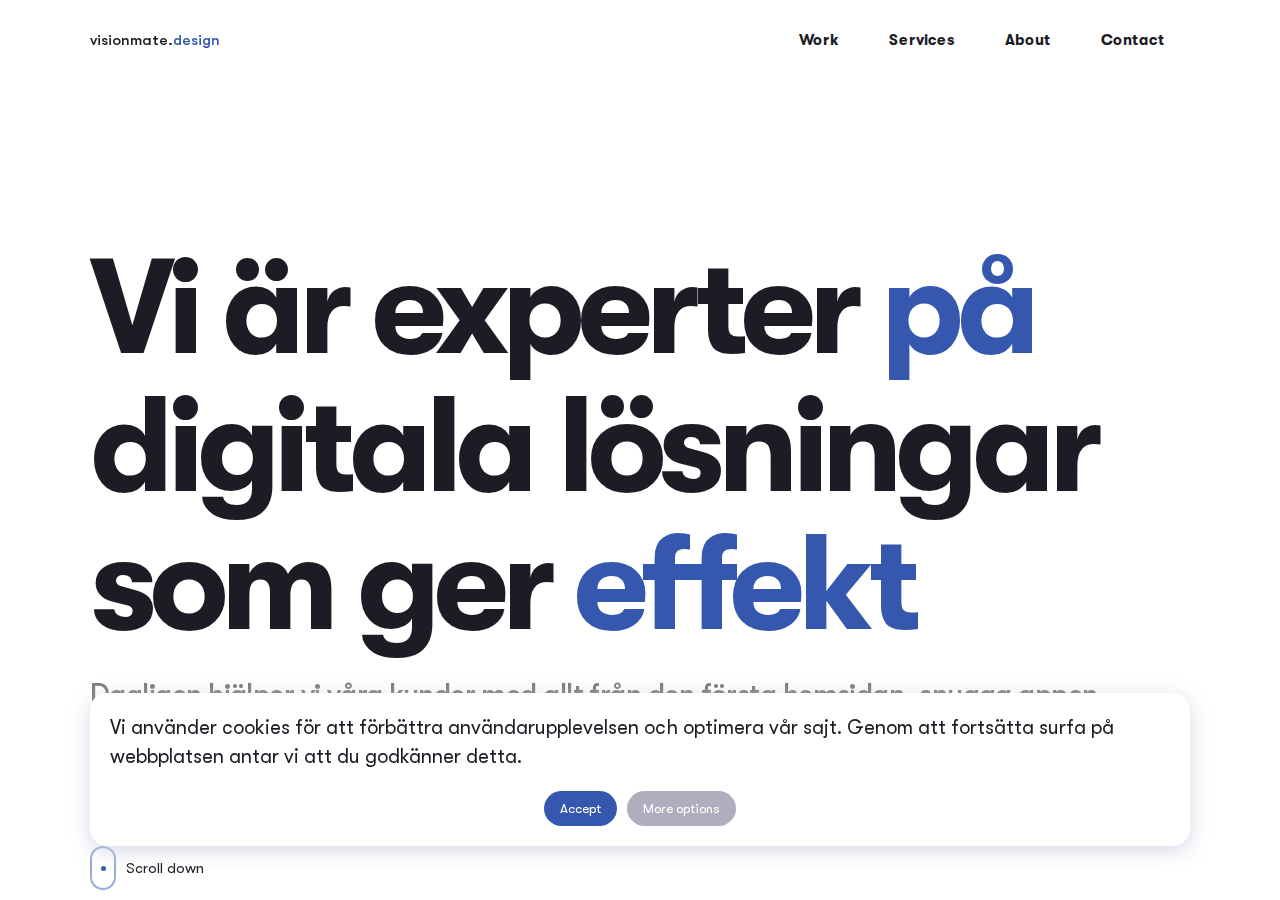
==== commit 82f4c2e7: "VDES-4" ====
--- a/index.html
+++ b/index.html
@@ -145,17 +145,29 @@
             <a class="footer__visionmate-link" href="https://www.visionmate.se" target="blank">Om företaget Visionmate</a>
         </footer>
         <div class="follow"></div>
-        <!-- <div id="cookies-message-container">
+        <div id="cookies-message-container">
             <div id="cookies-message">
-                <p id="cookies-description">We use cookies to analyze site performance and deliver personalized content. By clicking “Agree”, you consent to our <a href="#"><span>Cookie Policy</span></a>. You may change your settings at any time.</button>
+                <p id="cookies-description">Vi använder cookies för att förbättra användarupplevelsen och optimera vår sajt. Genom att fortsätta surfa på webbplatsen antar vi att du godkänner detta.</button>
                 <form>
                     <button id="accept-cookies-checkbox" formaction="javascript:WHCloseCookiesWindow()">Accept</button>
                     <button id="more-cookies-checkbox">More options</button>
                 </form>
             </div>
-        </div> -->
+        </div>
     </div>
-
+    <script>
+        window.onload = WHCheckCookies;
+        function WHCheckCookies(){
+          if(!localStorage.cookies_accepted) {
+          var cookies_message = document.getElementById("cookies-message-container"); 
+          cookies_message.style.display="flex" 
+          } 
+      }
+      function WHCloseCookiesWindow(){ 
+      localStorage.cookies_accepted = true; 
+      document.getElementById("cookies-message-container").remove();
+      }
+  </script>
    <script src="./assets/js/bundle.js" defer></script>
 </body>
 </html>--- a/assets/css/main.css
+++ b/assets/css/main.css
@@ -120,10 +120,11 @@
     background: #000; }
 
 html {
-  font-size: 62.5%; }
+  font-size: 62.5%;
+  width: 100vw; }
 
 body {
-  overflow-x: hidden;
+  overflow: hidden;
   margin: 0 auto;
   font-size: 1.6rem;
   line-height: 1.4;
@@ -223,31 +224,31 @@
 
 @-webkit-keyframes cookie-animation {
   0% {
-    right: -100%; }
+    left: -100%; }
   100% {
     opacity: 1;
-    right: 5vw; } }
+    left: 0; } }
 
 @-moz-keyframes cookie-animation {
   0% {
-    right: -100%; }
+    left: -100%; }
   100% {
     opacity: 1;
-    right: 5vw; } }
+    left: 0; } }
 
 @-o-keyframes cookie-animation {
   0% {
-    right: -100%; }
+    left: -100%; }
   100% {
     opacity: 1;
-    right: 5vw; } }
+    left: 0; } }
 
 @keyframes cookie-animation {
   0% {
-    right: -100%; }
+    left: -100%; }
   100% {
     opacity: 1;
-    right: 5vw; } }
+    left: 0; } }
 
 @-webkit-keyframes scroll-icon {
   0% {
@@ -302,6 +303,7 @@
     opacity: 0; } }
 
 .menu {
+  position: relative;
   height: 8rem;
   display: -webkit-box;
   display: -webkit-flex;
@@ -858,7 +860,7 @@
     width: -webkit-calc(100% + 6.6rem);
     width: -moz-calc(100% + 6.6rem);
     width: calc(100% + 6.6rem);
-    background-image: url("../../img/snazzy-image-2.png");
+    background-image: url("../../../img/snazzy-image-2.png");
     background-repeat: no-repeat;
     -webkit-background-size: cover;
        -moz-background-size: cover;
@@ -930,99 +932,116 @@
   min-height: 400px;
   background: transparent; }
 
-@media (min-width: 960px) {
-  .project .project-header h3 {
-    font-size: 6.4rem;
-    line-height: 7.4rem;
-    letter-spacing: -2.94px; } }
-
-.project .project-header__banner {
-  height: 40rem;
-  margin-top: 10rem;
-  margin-bottom: 10rem;
-  margin-left: -2.7rem;
-  width: -webkit-calc(100% + 6.6rem);
-  width: -moz-calc(100% + 6.6rem);
-  width: calc(100% + 6.6rem);
-  background-image: url("../../img/ekoappen6.png");
-  background-repeat: no-repeat;
-  -webkit-background-size: cover;
-     -moz-background-size: cover;
-          background-size: cover;
-  background-position: center; }
+.project .project-header {
+  padding-bottom: 0; }
   @media (min-width: 960px) {
-    .project .project-header__banner {
-      height: 50rem;
-      margin-left: -40rem;
-      width: -webkit-calc(100% + 80rem);
-      width: -moz-calc(100% + 80rem);
-      width: calc(100% + 80rem); } }
-  @media (min-width: 1240px) {
-    .project .project-header__banner {
-      height: 60rem;
-      margin-left: -55rem;
-      width: -webkit-calc(100% + 110rem);
-      width: -moz-calc(100% + 110rem);
-      width: calc(100% + 110rem); } }
-
-@media (min-width: 960px) {
-  .project .project-header__items {
+    .project .project-header h3 {
+      font-size: 6.4rem;
+      line-height: 7.4rem;
+      letter-spacing: -2.94px; } }
+  .project .project-header__banner {
+    height: 40rem;
+    margin-top: 10rem;
+    margin-bottom: 10rem;
+    margin-left: -2.7rem;
+    width: -webkit-calc(100% + 6.6rem);
+    width: -moz-calc(100% + 6.6rem);
+    width: calc(100% + 6.6rem); }
+    @media (min-width: 960px) {
+      .project .project-header__banner {
+        height: 50rem;
+        margin-left: -40rem;
+        width: -webkit-calc(100% + 80rem);
+        width: -moz-calc(100% + 80rem);
+        width: calc(100% + 80rem); } }
+    @media (min-width: 1240px) {
+      .project .project-header__banner {
+        height: 60rem;
+        margin-left: -55rem;
+        width: -webkit-calc(100% + 110rem);
+        width: -moz-calc(100% + 110rem);
+        width: calc(100% + 110rem); } }
+  @media (min-width: 960px) {
+    .project .project-header__items {
+      display: -webkit-box;
+      display: -webkit-flex;
+      display: -moz-box;
+      display: -ms-flexbox;
+      display: flex;
+      -webkit-box-pack: justify;
+      -webkit-justify-content: space-between;
+         -moz-box-pack: justify;
+          -ms-flex-pack: justify;
+              justify-content: space-between; } }
+  .project .project-header__items .project-header__item:nth-child(n+2) {
+    padding-top: 3rem; }
+    @media (min-width: 960px) {
+      .project .project-header__items .project-header__item:nth-child(n+2) {
+        padding-top: 0; } }
+  .project .project-header__items .project-header__item--title {
+    color: #1C1C24;
+    font-weight: 500;
+    font-size: 2rem; }
+    @media (min-width: 960px) {
+      .project .project-header__items .project-header__item--title {
+        display: -webkit-box;
+        display: -webkit-flex;
+        display: -moz-box;
+        display: -ms-flexbox;
+        display: flex;
+        -webkit-box-pack: justify;
+        -webkit-justify-content: space-between;
+           -moz-box-pack: justify;
+            -ms-flex-pack: justify;
+                justify-content: space-between; } }
+  .project .project-header__items .project-header__item--link-container {
     display: -webkit-box;
     display: -webkit-flex;
     display: -moz-box;
     display: -ms-flexbox;
     display: flex;
-    -webkit-box-pack: justify;
-    -webkit-justify-content: space-between;
-       -moz-box-pack: justify;
-        -ms-flex-pack: justify;
-            justify-content: space-between; } }
-
-.project .project-header__items--title {
-  color: #1C1C24;
-  font-weight: 500; }
-
-.project .project-header__items--link-container {
-  display: -webkit-box;
-  display: -webkit-flex;
-  display: -moz-box;
-  display: -ms-flexbox;
-  display: flex;
-  -webkit-box-align: center;
-  -webkit-align-items: center;
-     -moz-box-align: center;
-      -ms-flex-align: center;
-          align-items: center; }
-
-.project .project-header__items--link {
-  width: 6rem;
-  height: 6rem;
-  margin-left: 2rem;
-  -webkit-border-radius: 50%;
-     -moz-border-radius: 50%;
-          border-radius: 50%;
-  background-color: #3558AE;
-  display: -webkit-box;
-  display: -webkit-flex;
-  display: -moz-box;
-  display: -ms-flexbox;
-  display: flex;
-  -webkit-box-align: center;
-  -webkit-align-items: center;
-     -moz-box-align: center;
-      -ms-flex-align: center;
-          align-items: center;
-  -webkit-box-pack: center;
-  -webkit-justify-content: center;
-     -moz-box-pack: center;
-      -ms-flex-pack: center;
-          justify-content: center; }
+    -webkit-box-align: center;
+    -webkit-align-items: center;
+       -moz-box-align: center;
+        -ms-flex-align: center;
+            align-items: center;
+    padding-top: 3rem; }
+    @media (min-width: 960px) {
+      .project .project-header__items .project-header__item--link-container {
+        padding-top: 0; } }
+  .project .project-header__items .project-header__item--link {
+    width: 6rem;
+    height: 6rem;
+    margin-left: 2rem;
+    -webkit-border-radius: 50%;
+       -moz-border-radius: 50%;
+            border-radius: 50%;
+    background-color: #3558AE;
+    display: -webkit-box;
+    display: -webkit-flex;
+    display: -moz-box;
+    display: -ms-flexbox;
+    display: flex;
+    -webkit-box-align: center;
+    -webkit-align-items: center;
+       -moz-box-align: center;
+        -ms-flex-align: center;
+            align-items: center;
+    -webkit-box-pack: center;
+    -webkit-justify-content: center;
+       -moz-box-pack: center;
+        -ms-flex-pack: center;
+            justify-content: center; }
 
 .project .sample-project__description {
   margin-bottom: 6rem; }
   .project .sample-project__description h2 {
     color: #1C1C24;
-    margin-bottom: 2.2rem; }
+    margin-bottom: 2.2rem;
+    font-size: 2.6rem; }
+    @media (min-width: 960px) {
+      .project .sample-project__description h2 {
+        font-size: 2.9rem; } }
   .project .sample-project__description p {
     line-height: 2.9rem; }
   .project .sample-project__description:last-child {
@@ -1037,18 +1056,71 @@
   -webkit-flex-wrap: wrap;
       -ms-flex-wrap: wrap;
           flex-wrap: wrap;
-  gap: 50px 50px; }
+  gap: 50px 50px;
+  -webkit-box-align: start;
+  -webkit-align-items: flex-start;
+     -moz-box-align: start;
+      -ms-flex-align: start;
+          align-items: flex-start; }
   .project .sample-project__gallery--img {
-    -webkit-flex-basis: -webkit-calc(50% - 25px);
-        -ms-flex-preferred-size: calc(50% - 25px);
-            flex-basis: -moz-calc(50% - 25px);
-            flex-basis: calc(50% - 25px); }
+    -webkit-flex-basis: 100%;
+        -ms-flex-preferred-size: 100%;
+            flex-basis: 100%;
+    -webkit-flex-shrink: 0;
+        -ms-flex-negative: 0;
+            flex-shrink: 0; }
+    @media (min-width: 960px) {
+      .project .sample-project__gallery--img {
+        -webkit-flex-basis: -webkit-calc(50% - 25px);
+            -ms-flex-preferred-size: calc(50% - 25px);
+                flex-basis: -moz-calc(50% - 25px);
+                flex-basis: calc(50% - 25px); } }
     .project .sample-project__gallery--img:nth-child(3) {
       -webkit-flex-basis: 100%;
           -ms-flex-preferred-size: 100%;
               flex-basis: 100%; }
     .project .sample-project__gallery--img img {
       max-width: 100%; }
+
+.image-container {
+  width: 100%;
+  height: 100%;
+  position: relative; }
+
+.rgbKineticSlider {
+  position: relative;
+  width: 100%;
+  height: 40rem;
+  overflow: hidden; }
+  @media (min-width: 960px) {
+    .rgbKineticSlider {
+      height: 50rem; } }
+  @media (min-width: 1240px) {
+    .rgbKineticSlider {
+      height: 60rem; } }
+  .rgbKineticSlider canvas {
+    position: absolute;
+    top: 0;
+    left: 0;
+    max-width: 100% !important; }
+
+.sample-project__gallery--img {
+  position: relative;
+  display: block;
+  overflow: hidden; }
+  .sample-project__gallery--img .ekoappen-hover-img {
+    position: absolute;
+    width: 100%;
+    height: 100%;
+    left: 0;
+    right: 0; }
+  .sample-project__gallery--img canvas {
+    position: absolute;
+    display: block;
+    top: 0;
+    left: 0;
+    height: 100%;
+    width: 100%; }
 
 .cb-cursor {
   position: fixed;
@@ -1204,3 +1276,69 @@
         -ms-transform: scale(0);
          -o-transform: scale(0);
             transform: scale(0); }
+
+#cookies-message-container {
+  position: fixed;
+  bottom: 0px;
+  width: 100%;
+  z-index: 100000;
+  left: 0;
+  right: 0;
+  display: -webkit-box;
+  display: -webkit-flex;
+  display: -moz-box;
+  display: -ms-flexbox;
+  display: flex;
+  -webkit-box-align: end;
+  -webkit-align-items: flex-end;
+     -moz-box-align: end;
+      -ms-flex-align: end;
+          align-items: flex-end;
+  display: none; }
+  @media (min-width: 960px) {
+    #cookies-message-container {
+      top: 0;
+      height: 100vh;
+      -webkit-animation: cookie-animation 0.5s forwards;
+         -moz-animation: cookie-animation 0.5s forwards;
+           -o-animation: cookie-animation 0.5s forwards;
+              animation: cookie-animation 0.5s forwards; } }
+  #cookies-message-container #cookies-message {
+    color: black;
+    display: block;
+    -webkit-border-radius: 17px;
+       -moz-border-radius: 17px;
+            border-radius: 17px;
+    padding: 2rem;
+    background-color: white;
+    -webkit-box-shadow: 0px 5px 20px #C6C9DBB4;
+       -moz-box-shadow: 0px 5px 20px #C6C9DBB4;
+            box-shadow: 0px 5px 20px #C6C9DBB4; }
+  #cookies-message-container #cookies-description {
+    color: #1C1C24; }
+  #cookies-message-container form {
+    margin-top: 2rem;
+    display: -webkit-box;
+    display: -webkit-flex;
+    display: -moz-box;
+    display: -ms-flexbox;
+    display: flex;
+    -webkit-box-pack: center;
+    -webkit-justify-content: center;
+       -moz-box-pack: center;
+        -ms-flex-pack: center;
+            justify-content: center; }
+    #cookies-message-container form #accept-cookies-checkbox,
+    #cookies-message-container form #more-cookies-checkbox {
+      background-color: #3558AE;
+      padding: 1rem 1.6rem;
+      -webkit-border-radius: 21px;
+         -moz-border-radius: 21px;
+              border-radius: 21px;
+      color: white;
+      font-weight: 400; }
+    #cookies-message-container form #more-cookies-checkbox {
+      background-color: #AEAEBF;
+      margin-left: 1rem; }
+  #cookies-message-container #accept-cookies-checkbox:hover {
+    opacity: 0.7; }
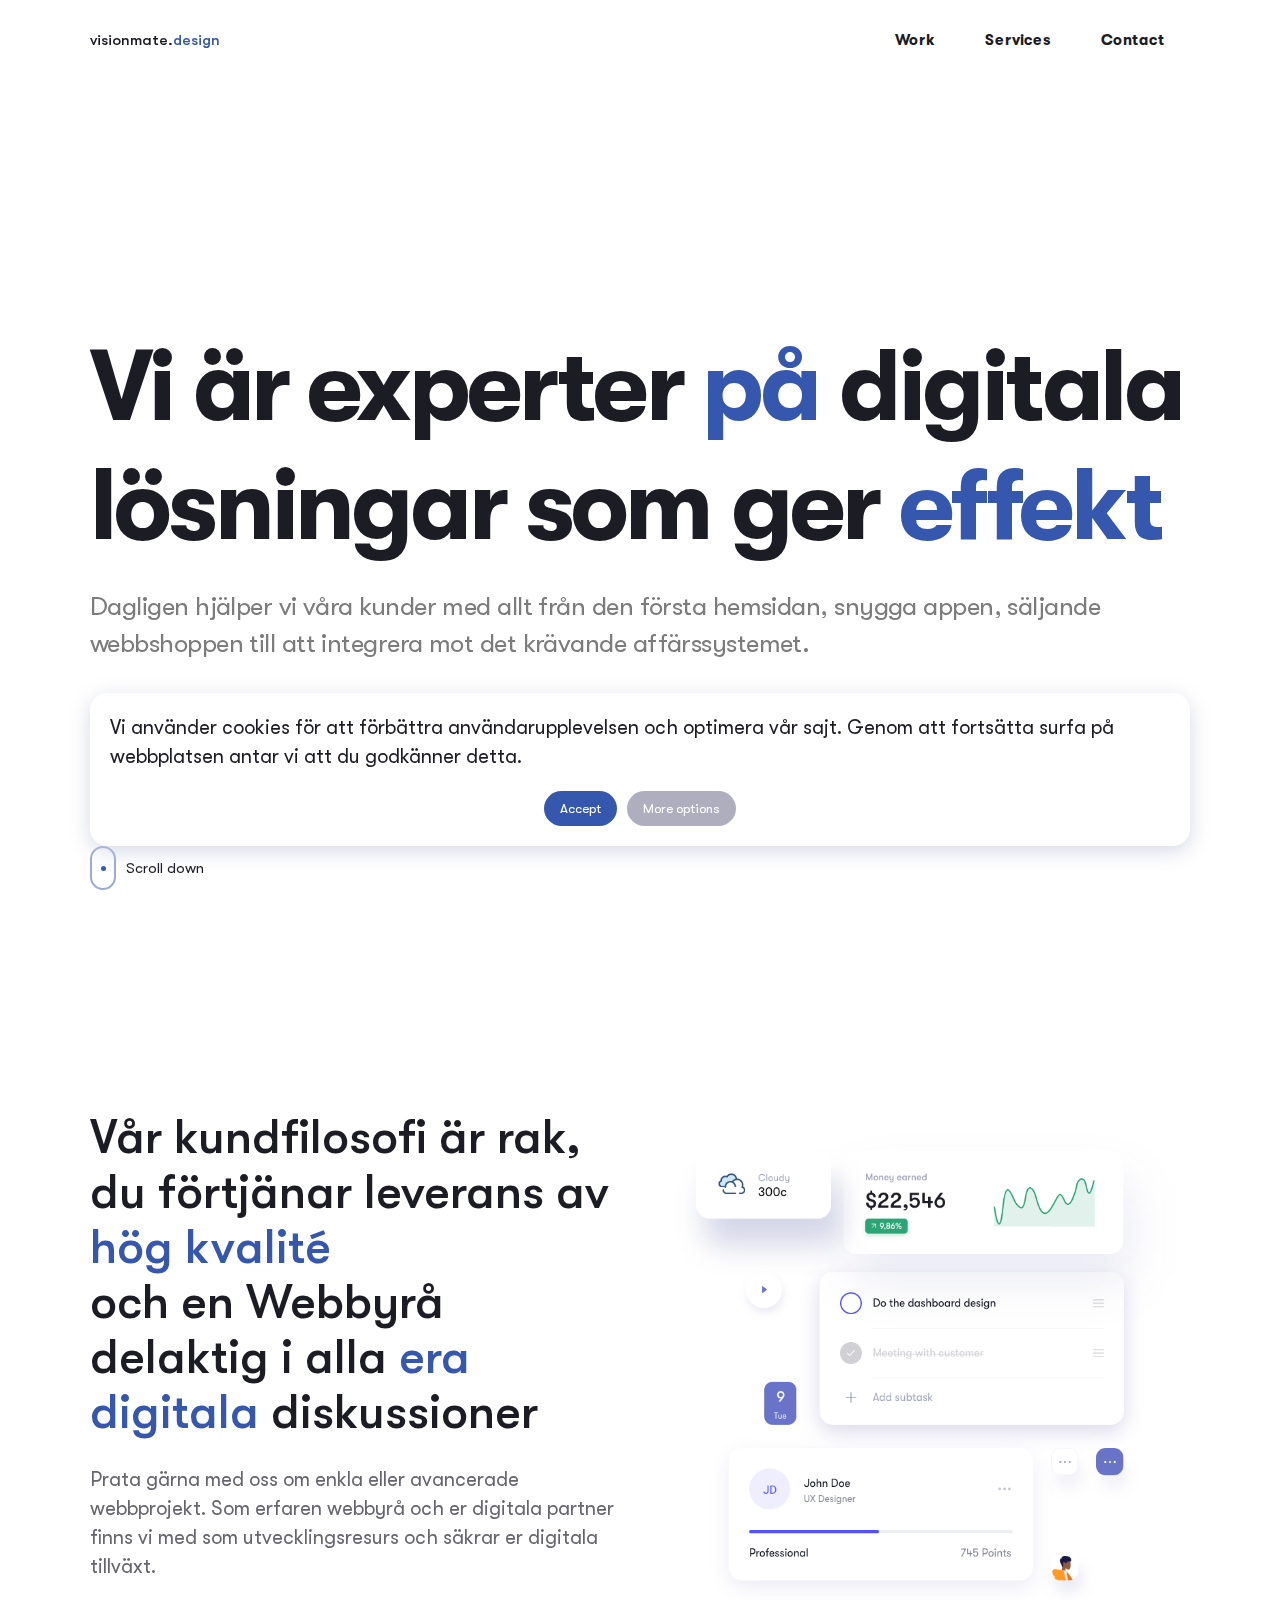
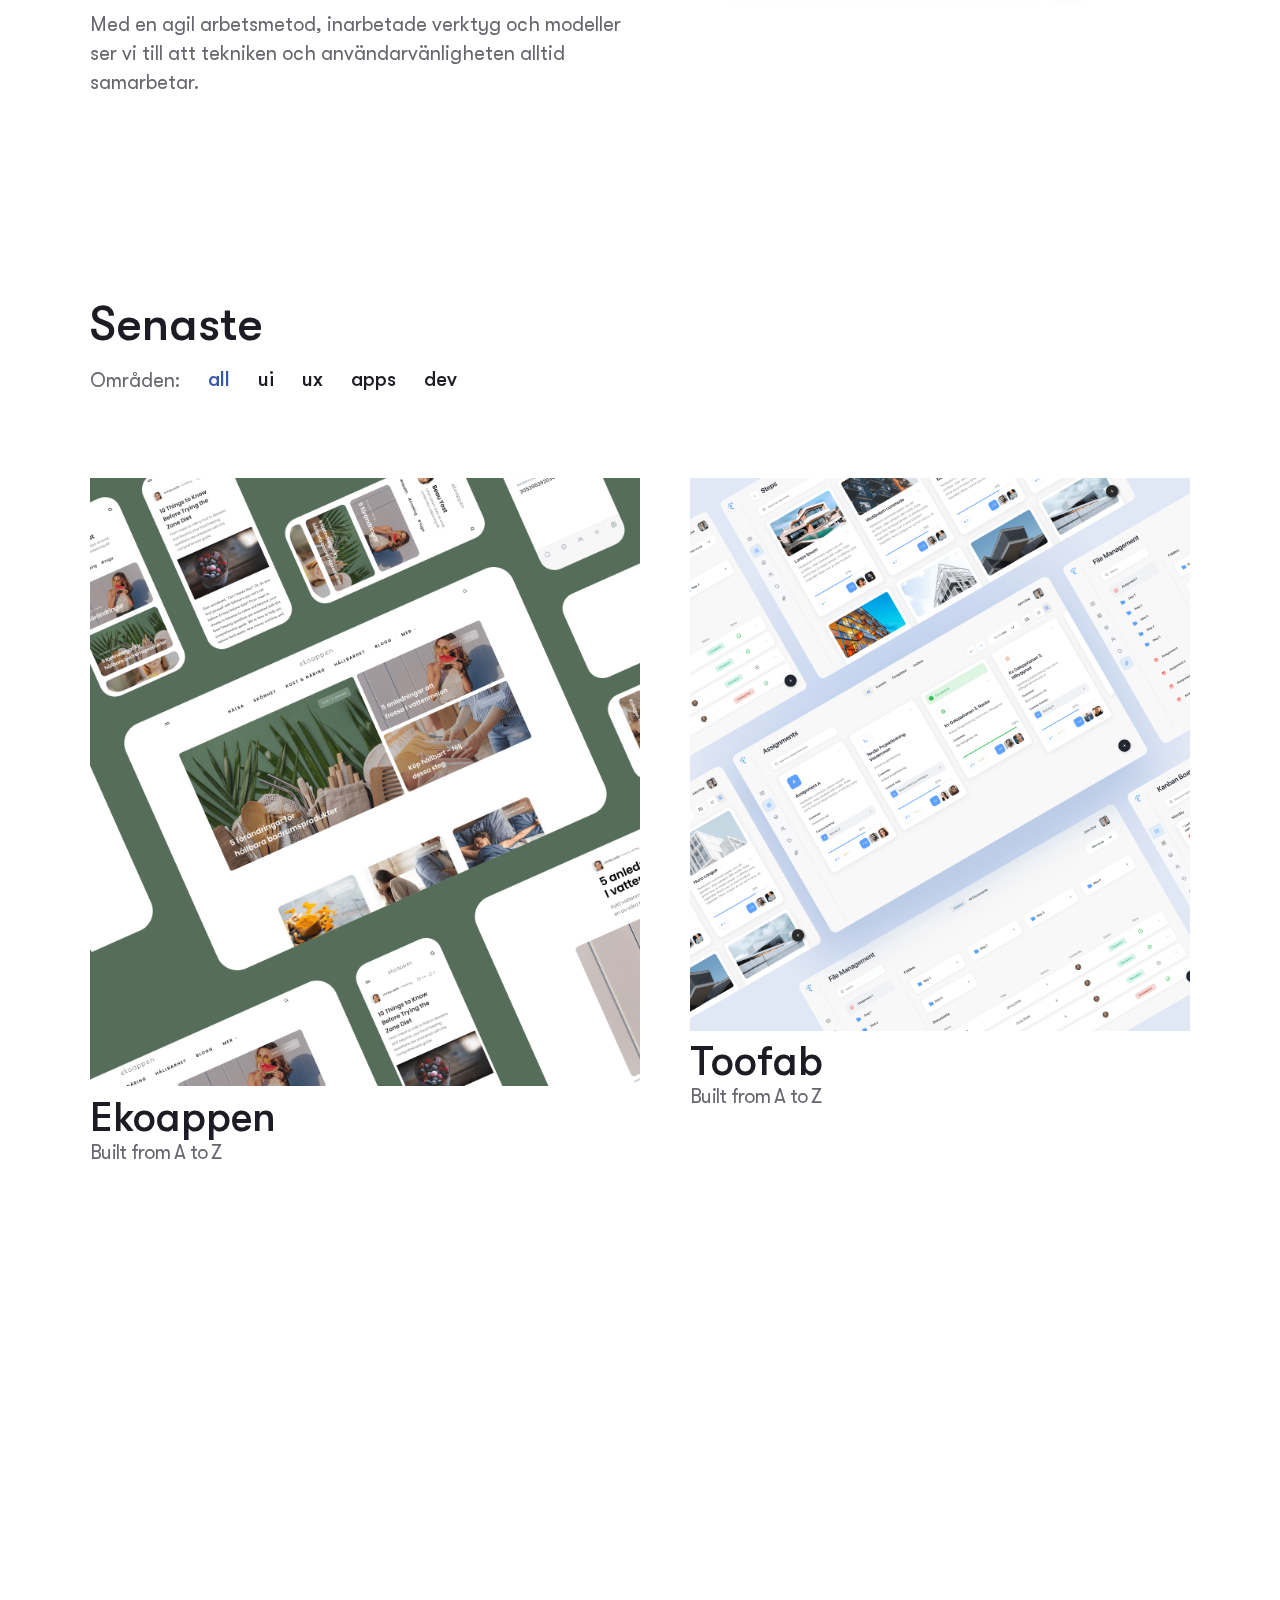
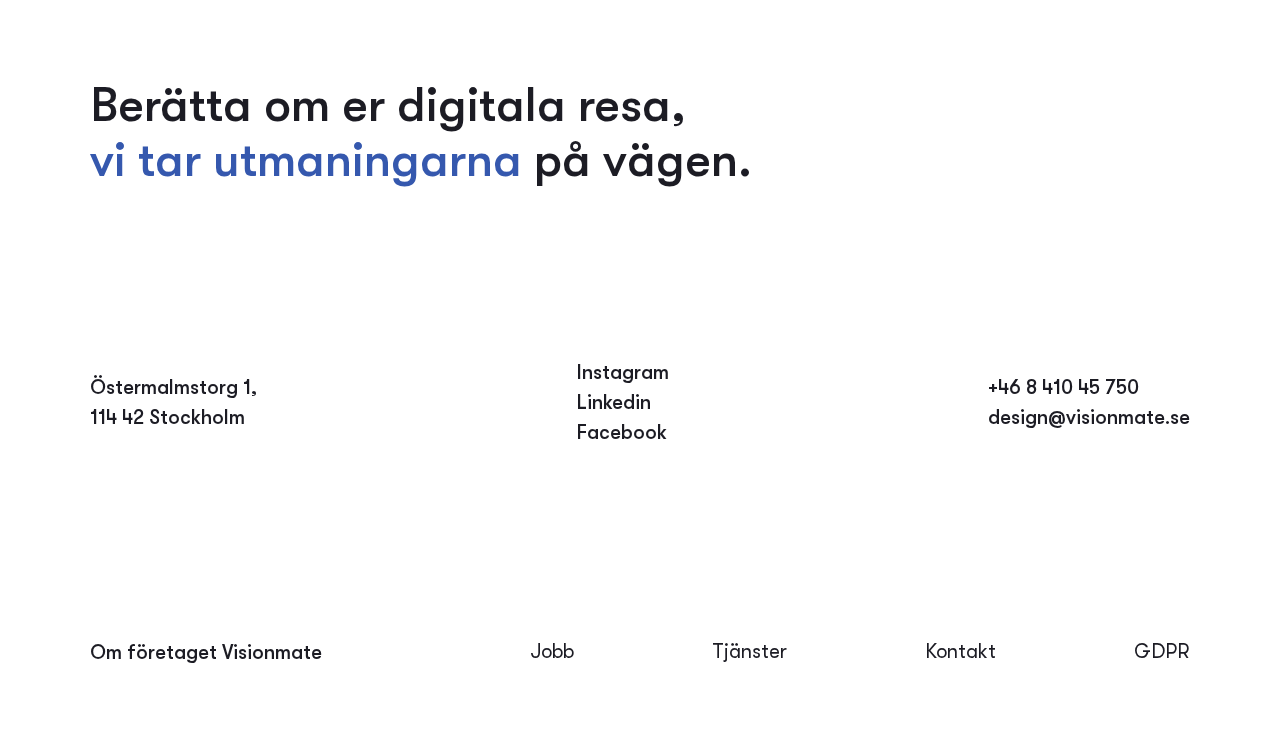
==== commit 7cc17cdf: "VM design" ====
--- a/index.html
+++ b/index.html
@@ -27,7 +27,8 @@
     <link rel="stylesheet" href="./assets/css/main.css">
 </head>
 <body>
-    <div id="my-scrollbar" class="wrapper">
+    <div class="wrapper" data-scroll-container>
+        <div data-scroll-section>
         <section class="menu">              
             <a href="/" class="menu__logo">
                visionmate.<span>design</span>
@@ -49,7 +50,6 @@
                 <ul>
                     <li class="menu--item" data-magnetic data-cursor="-opaque" ><a href="./works.html">Work</a></li>
                     <li class="menu--item" data-magnetic data-cursor="-opaque"><a href="./sevices.html">Services</a></li>
-                    <li class="menu--item" data-magnetic data-cursor="-opaque"><a href="./about.html">About</a></li>
                     <li class="menu--item" data-magnetic data-cursor="-opaque"><a href="./contact.html">Contact</a></li>
                 </ul>
                 <div class="menu__navbar--contact">
@@ -73,18 +73,21 @@
                         </br>
                         och en Webbyrå delaktig i alla <span>era digitala</span> diskussioner</h3>
                     <p>
-                        Så prata gärna med oss om enkla eller avancerade webbprojekt. Som erfaren webbyrå och er digitala partner finns vi med som utvecklingsresurs och säkrar er digitala tillväxt.
+                        Prata gärna med oss om enkla eller avancerade webbprojekt. Som erfaren webbyrå och er digitala partner finns vi med som utvecklingsresurs och säkrar er digitala tillväxt.
                     </br>
                     </br>
-                        Med en agil arbetsmetod, inarbetade verktyg och modeller ser vi till att tekniken och användarvänligheten samarbetar.
+                        Med en agil arbetsmetod, inarbetade verktyg och modeller ser vi till att tekniken och användarvänligheten alltid samarbetar.
                     </p>
+                </div>
+                <div class="about__img">
+                    <img src="./img/components.png" alt="components"/>
                 </div>
             </section>
             <section class="projects container">
-                <h3>Latest works</h3>
+                <h3>Senaste</h3>
                 <div class="projects__container">
                     <div class="projects__menu">
-                        <p>Categories:</p>
+                        <p>Områden:</p>
                         <ul>
                             <li class="active" data-filter="all">all</li>
                             <li data-filter="1">ui</li>
@@ -95,33 +98,26 @@
                     </div>
                     <div class="projects__gallery">
                         <div class="filtr-item" data-category="1, 2, 3, 4" data-sort="value">
-                            <a href="./ekoappen.html" class="cb-demo-item" data-cursor-text="Ekoappen">
+                            <a href="./ekoappen.html" class="cb-demo-item" data-cursor-text="View case">
                                 <img src="./img/ekoappen2.png" alt="Ekoappen"/>
                                 <h4>Ekoappen</h4>
                                 <h5>Built from A to Z</h5>
                             </a>
                         </div>
-                        <div class="filtr-item" data-category="2" data-sort="value">
-                            <img src="./img/2.png" alt=""/>
-                            <h4>Renault Semaphore</h4>
-                            <h5>Built from A to Z</h5>
-                        </div>
-                        <div class="filtr-item" data-category="1, 3" data-sort="value">
-                            <img src="./img/3.png" alt=""/>
-                            <h4>vBlocks</h4>
-                            <h5>UI / UX</h5>
-                        </div>
-                        <div class="filtr-item" data-category="4, 2" data-sort="value">
-                            <img src="./img/4.png" alt=""/>
-                            <h4>Gretabo</h4>
-                            <h5>Built from A to Z</h5>
+                        <div class="filtr-item" data-category="1, 2, 4" data-sort="value">
+                            <a href="./toofab.html" class="cb-demo-item"  data-cursor-text="View case">
+                                <img src="./img/toofabfilter.png" alt=""/>
+                                <h4>Toofab</h4>
+                                <h5>Built from A to Z</h5>
+                            </a>
                         </div>
                     </div>
                 </div>
             </section>
             <section class="contact">
-                <h3>Berätta om er digitala resa, </br><span>vi tar utmaningarna</span> på vägen.<h3>
-                <div class="contact__data">
+                <h3>Berätta om er digitala resa,</h3>
+                <h3><span>vi tar utmaningarna</span> på vägen.</h3>
+                    <div class="contact__data">
                     <p>Östermalmstorg 1,</br>114 42 Stockholm</p>
                     <ul>
                         <li><a href="https://www.instagram.com/visionmateab/" target="blank">Instagram</a></li>
@@ -155,6 +151,7 @@
             </div>
         </div>
     </div>
+    </div>
     <script>
         window.onload = WHCheckCookies;
         function WHCheckCookies(){
--- a/assets/css/main.css
+++ b/assets/css/main.css
@@ -13,15 +13,15 @@
   padding-bottom: 1.7rem; }
   @media (min-width: 960px) {
     h1 {
-      font-size: 11.3rem;
+      font-size: 10rem;
       line-height: 11.9rem;
-      letter-spacing: -4.75px;
+      letter-spacing: -3.8px;
       padding-bottom: 2.27rem; } }
   @media (min-width: 1240px) {
     h1 {
-      font-size: 13.4rem;
-      line-height: 13.8rem;
-      letter-spacing: -7.24px; } }
+      font-size: 10rem;
+      line-height: 11.9rem;
+      letter-spacing: -3.8px; } }
 
 h2 {
   font-size: 1.9rem;
@@ -31,7 +31,7 @@
   letter-spacing: -0.36px; }
   @media (min-width: 960px) {
     h2 {
-      font-size: 2.9rem;
+      font-size: 2.6rem;
       line-height: 3.7rem;
       letter-spacing: -0.55px; } }
 
@@ -129,10 +129,6 @@
   font-size: 1.6rem;
   line-height: 1.4;
   position: relative; }
-
-.wrapper {
-  height: 100vh;
-  overflow: auto; }
 
 /*Layout*/
 .wrapper,
@@ -562,6 +558,8 @@
      -moz-box-pack: center;
       -ms-flex-pack: center;
           justify-content: center; }
+  .header h2 {
+    font-weight: 400; }
   .header__scroll {
     position: absolute;
     bottom: 2rem;
@@ -632,17 +630,27 @@
   display: -webkit-flex;
   display: -moz-box;
   display: -ms-flexbox;
-  display: flex; }
-  .about__description h3 {
-    padding-bottom: 2rem; }
-    @media (min-width: 1240px) {
-      .about__description h3 {
-        padding-bottom: 5.7rem; } }
-  @media (min-width: 1240px) {
+  display: flex;
+  -webkit-flex-wrap: wrap;
+      -ms-flex-wrap: wrap;
+          flex-wrap: wrap;
+  gap: 1rem; }
+  @media (min-width: 960px) {
     .about__description {
-      -webkit-flex-basis: 70%;
-          -ms-flex-preferred-size: 70%;
-              flex-basis: 70%; } }
+      -webkit-flex-basis: -webkit-calc(50% - 1rem);
+          -ms-flex-preferred-size: calc(50% - 1rem);
+              flex-basis: -moz-calc(50% - 1rem);
+              flex-basis: calc(50% - 1rem); } }
+  .about__description p {
+    margin-top: 2.5rem; }
+  @media (min-width: 960px) {
+    .about__img {
+      -webkit-flex-basis: -webkit-calc(50% - 1rem);
+          -ms-flex-preferred-size: calc(50% - 1rem);
+              flex-basis: -moz-calc(50% - 1rem);
+              flex-basis: calc(50% - 1rem); } }
+  .about__img img {
+    max-width: 100%; }
 
 .projects {
   padding-top: 0; }
@@ -697,6 +705,13 @@
           padding-left: 5rem; } }
       .projects__container .projects__gallery .filtr-item img {
         max-width: 100%; }
+
+.contact h3 {
+  text-align: center;
+  display: inline-block; }
+  @media (min-width: 768px) {
+    .contact h3 {
+      text-align: left; } }
 
 .contact__data {
   margin: 3.2rem 0;
@@ -940,13 +955,15 @@
       line-height: 7.4rem;
       letter-spacing: -2.94px; } }
   .project .project-header__banner {
-    height: 40rem;
     margin-top: 10rem;
-    margin-bottom: 10rem;
+    width: 100%;
+    margin-bottom: 15rem;
     margin-left: -2.7rem;
     width: -webkit-calc(100% + 6.6rem);
     width: -moz-calc(100% + 6.6rem);
-    width: calc(100% + 6.6rem); }
+    width: calc(100% + 6.6rem);
+    height: 40vh;
+    overflow: hidden; }
     @media (min-width: 960px) {
       .project .project-header__banner {
         height: 50rem;
@@ -957,10 +974,23 @@
     @media (min-width: 1240px) {
       .project .project-header__banner {
         height: 60rem;
-        margin-left: -55rem;
+        margin-left: -45rem;
         width: -webkit-calc(100% + 110rem);
         width: -moz-calc(100% + 110rem);
         width: calc(100% + 110rem); } }
+    .project .project-header__banner .c-speed-block_image {
+      height: 100%;
+      width: 100%;
+      -webkit-background-size: cover;
+         -moz-background-size: cover;
+              background-size: cover;
+      background-repeat: no-repeat; }
+      @media (min-width: 960px) {
+        .project .project-header__banner .c-speed-block_image {
+          height: 50rem; } }
+      @media (min-width: 1240px) {
+        .project .project-header__banner .c-speed-block_image {
+          height: 60rem; } }
   @media (min-width: 960px) {
     .project .project-header__items {
       display: -webkit-box;
@@ -1081,46 +1111,134 @@
               flex-basis: 100%; }
     .project .sample-project__gallery--img img {
       max-width: 100%; }
-
-.image-container {
-  width: 100%;
-  height: 100%;
-  position: relative; }
-
-.rgbKineticSlider {
+  .project .sample-project__gallery--img.toofab:nth-child(1), .project .sample-project__gallery--img.toofab:nth-child(2) {
+    -webkit-flex-basis: 100%;
+        -ms-flex-preferred-size: 100%;
+            flex-basis: 100%; }
+  @media (min-width: 960px) {
+    .project .sample-project__gallery--img.toofab:nth-child(3) {
+      -webkit-flex-basis: -webkit-calc(50% - 25px);
+          -ms-flex-preferred-size: calc(50% - 25px);
+              flex-basis: -moz-calc(50% - 25px);
+              flex-basis: calc(50% - 25px); } }
+
+.about {
+  display: -webkit-box;
+  display: -webkit-flex;
+  display: -moz-box;
+  display: -ms-flexbox;
+  display: flex;
+  -webkit-flex-wrap: wrap;
+      -ms-flex-wrap: wrap;
+          flex-wrap: wrap;
+  gap: 1rem; }
+  @media (min-width: 960px) {
+    .about__description {
+      -webkit-flex-basis: -webkit-calc(50% - 1rem);
+          -ms-flex-preferred-size: calc(50% - 1rem);
+              flex-basis: -moz-calc(50% - 1rem);
+              flex-basis: calc(50% - 1rem); } }
+  .about__description p {
+    margin-top: 2.5rem; }
+  @media (min-width: 960px) {
+    .about__img {
+      -webkit-flex-basis: -webkit-calc(50% - 1rem);
+          -ms-flex-preferred-size: calc(50% - 1rem);
+              flex-basis: -moz-calc(50% - 1rem);
+              flex-basis: calc(50% - 1rem); } }
+  .about__img img {
+    max-width: 100%; }
+
+/*Animation*/
+html.has-scroll-smooth {
+  overflow: hidden; }
+
+html.has-scroll-dragging {
+  -webkit-user-select: none;
+  -moz-user-select: none;
+  -ms-user-select: none;
+  user-select: none; }
+
+.has-scroll-smooth body {
+  overflow: hidden; }
+
+.has-scroll-smooth [data-scroll-container] {
+  min-height: 100vh; }
+
+.c-scrollbar {
+  position: absolute;
+  right: 0;
+  top: 0;
+  width: 11px;
+  height: 100vh;
+  -webkit-transform-origin: center right;
+     -moz-transform-origin: center right;
+      -ms-transform-origin: center right;
+       -o-transform-origin: center right;
+          transform-origin: center right;
+  -webkit-transition: opacity 0.3s, -webkit-transform 0.3s;
+  transition: opacity 0.3s, -webkit-transform 0.3s;
+  -o-transition: opacity 0.3s, -o-transform 0.3s;
+  -moz-transition: transform 0.3s, opacity 0.3s, -moz-transform 0.3s;
+  transition: transform 0.3s, opacity 0.3s;
+  transition: transform 0.3s, opacity 0.3s, -webkit-transform 0.3s, -moz-transform 0.3s, -o-transform 0.3s;
+  opacity: 0; }
+
+.c-scrollbar:hover {
+  -webkit-transform: scaleX(1.45);
+     -moz-transform: scaleX(1.45);
+      -ms-transform: scaleX(1.45);
+       -o-transform: scaleX(1.45);
+          transform: scaleX(1.45); }
+
+.c-scrollbar:hover, .has-scroll-scrolling .c-scrollbar, .has-scroll-dragging .c-scrollbar {
+  opacity: 1; }
+
+.c-scrollbar_thumb {
+  position: absolute;
+  top: 0;
+  right: 0;
+  background-color: black;
+  opacity: 0.5;
+  width: 7px;
+  -webkit-border-radius: 10px;
+     -moz-border-radius: 10px;
+          border-radius: 10px;
+  margin: 2px;
+  cursor: -webkit-grab;
+  cursor: -moz-grab;
+  cursor: grab; }
+
+.has-scroll-dragging .c-scrollbar_thumb {
+  cursor: -webkit-grabbing;
+  cursor: -moz-grabbing;
+  cursor: grabbing; }
+
+.c-fixed_wrapper {
   position: relative;
-  width: 100%;
-  height: 40rem;
   overflow: hidden; }
-  @media (min-width: 960px) {
-    .rgbKineticSlider {
-      height: 50rem; } }
-  @media (min-width: 1240px) {
-    .rgbKineticSlider {
-      height: 60rem; } }
-  .rgbKineticSlider canvas {
-    position: absolute;
-    top: 0;
-    left: 0;
-    max-width: 100% !important; }
-
-.sample-project__gallery--img {
-  position: relative;
-  display: block;
-  overflow: hidden; }
-  .sample-project__gallery--img .ekoappen-hover-img {
-    position: absolute;
-    width: 100%;
-    height: 100%;
-    left: 0;
-    right: 0; }
-  .sample-project__gallery--img canvas {
-    position: absolute;
-    display: block;
-    top: 0;
-    left: 0;
-    height: 100%;
-    width: 100%; }
+
+.c-fixed_target {
+  position: absolute;
+  top: -100vh;
+  bottom: -100vh;
+  right: 0;
+  left: 0; }
+
+.c-fixed {
+  position: absolute;
+  top: -100vh;
+  right: 0;
+  left: 0;
+  height: 100vh;
+  -webkit-background-size: contain;
+     -moz-background-size: contain;
+          background-size: contain;
+  background-position: center center;
+  opacity: 0.75;
+  mix-blend-mode: multiply; }
+  html:not(.has-scroll-smooth) .c-fixed {
+    top: 0; }
 
 .cb-cursor {
   position: fixed;
@@ -1184,6 +1302,7 @@
          -o-transform: scale(0) rotate(10deg);
             transform: scale(0) rotate(10deg);
     opacity: 0;
+    color: white;
     font-size: 16px;
     line-height: 20px;
     text-align: center;
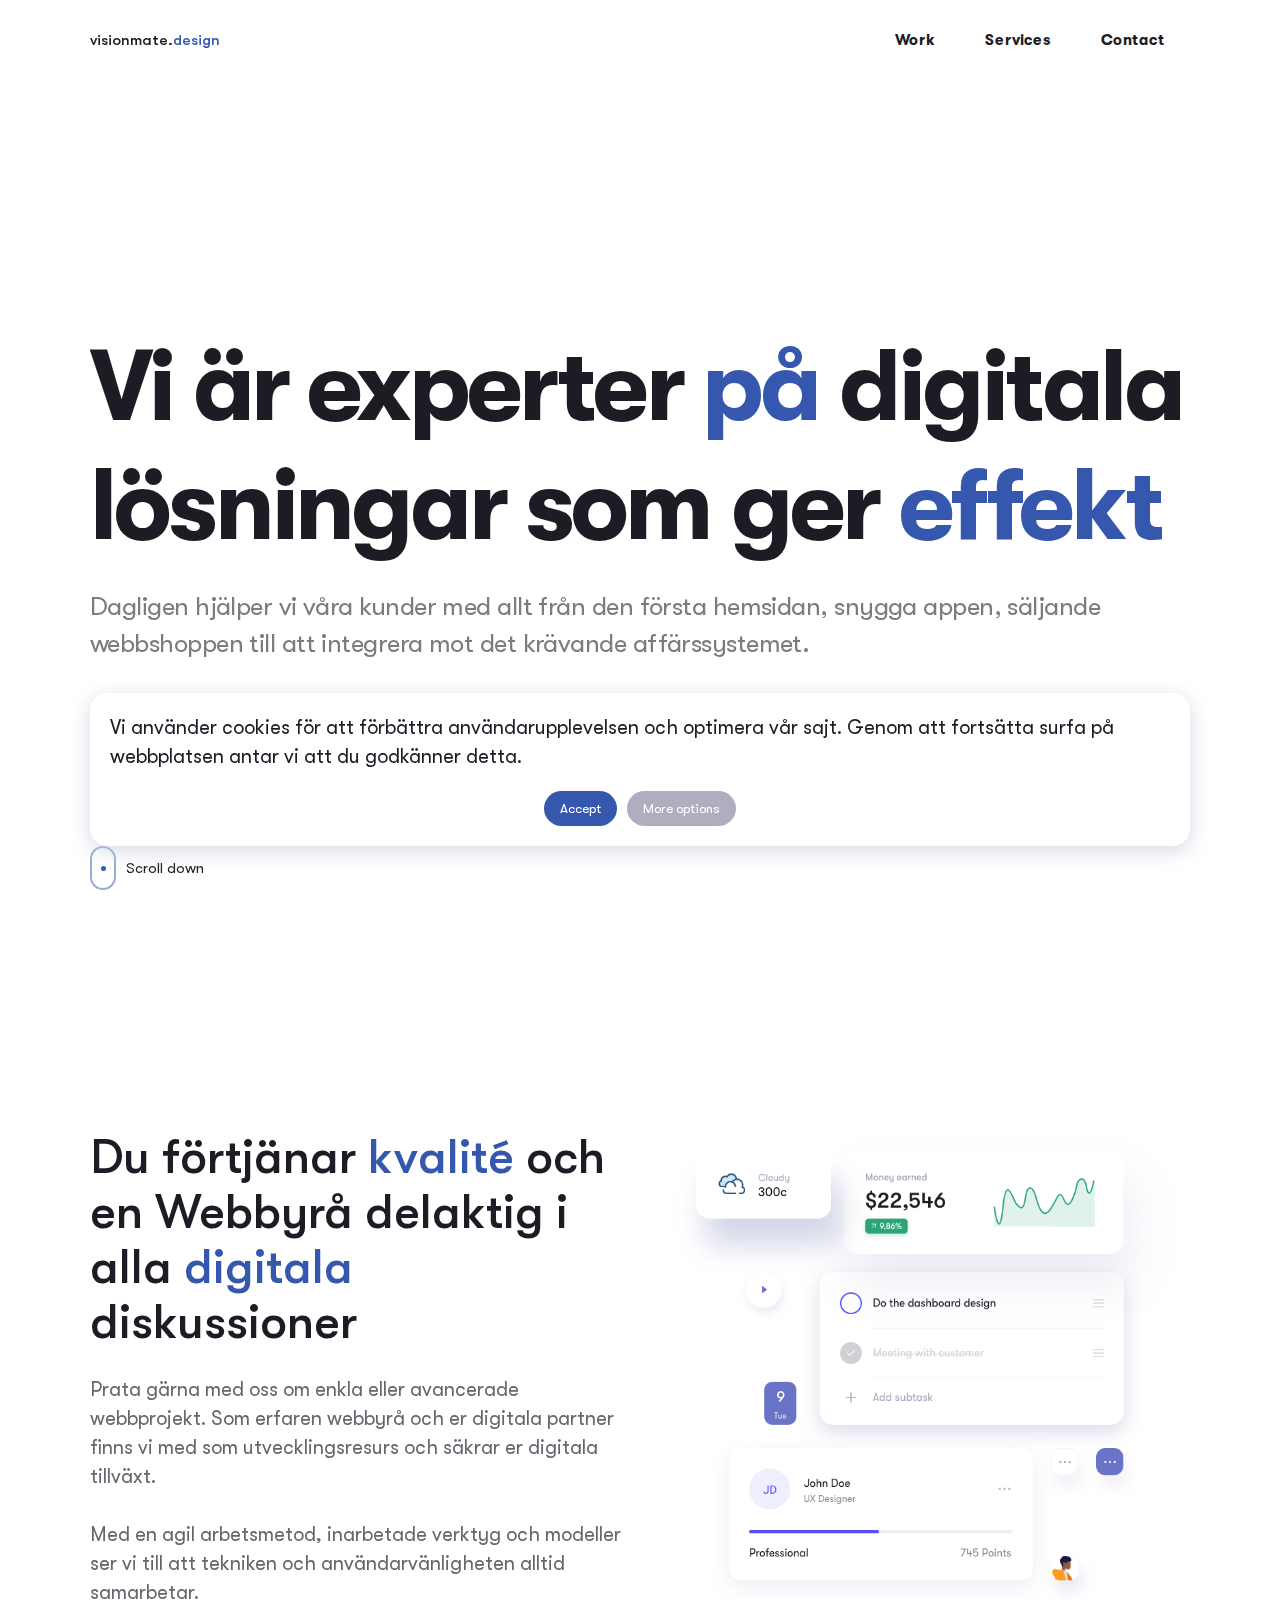
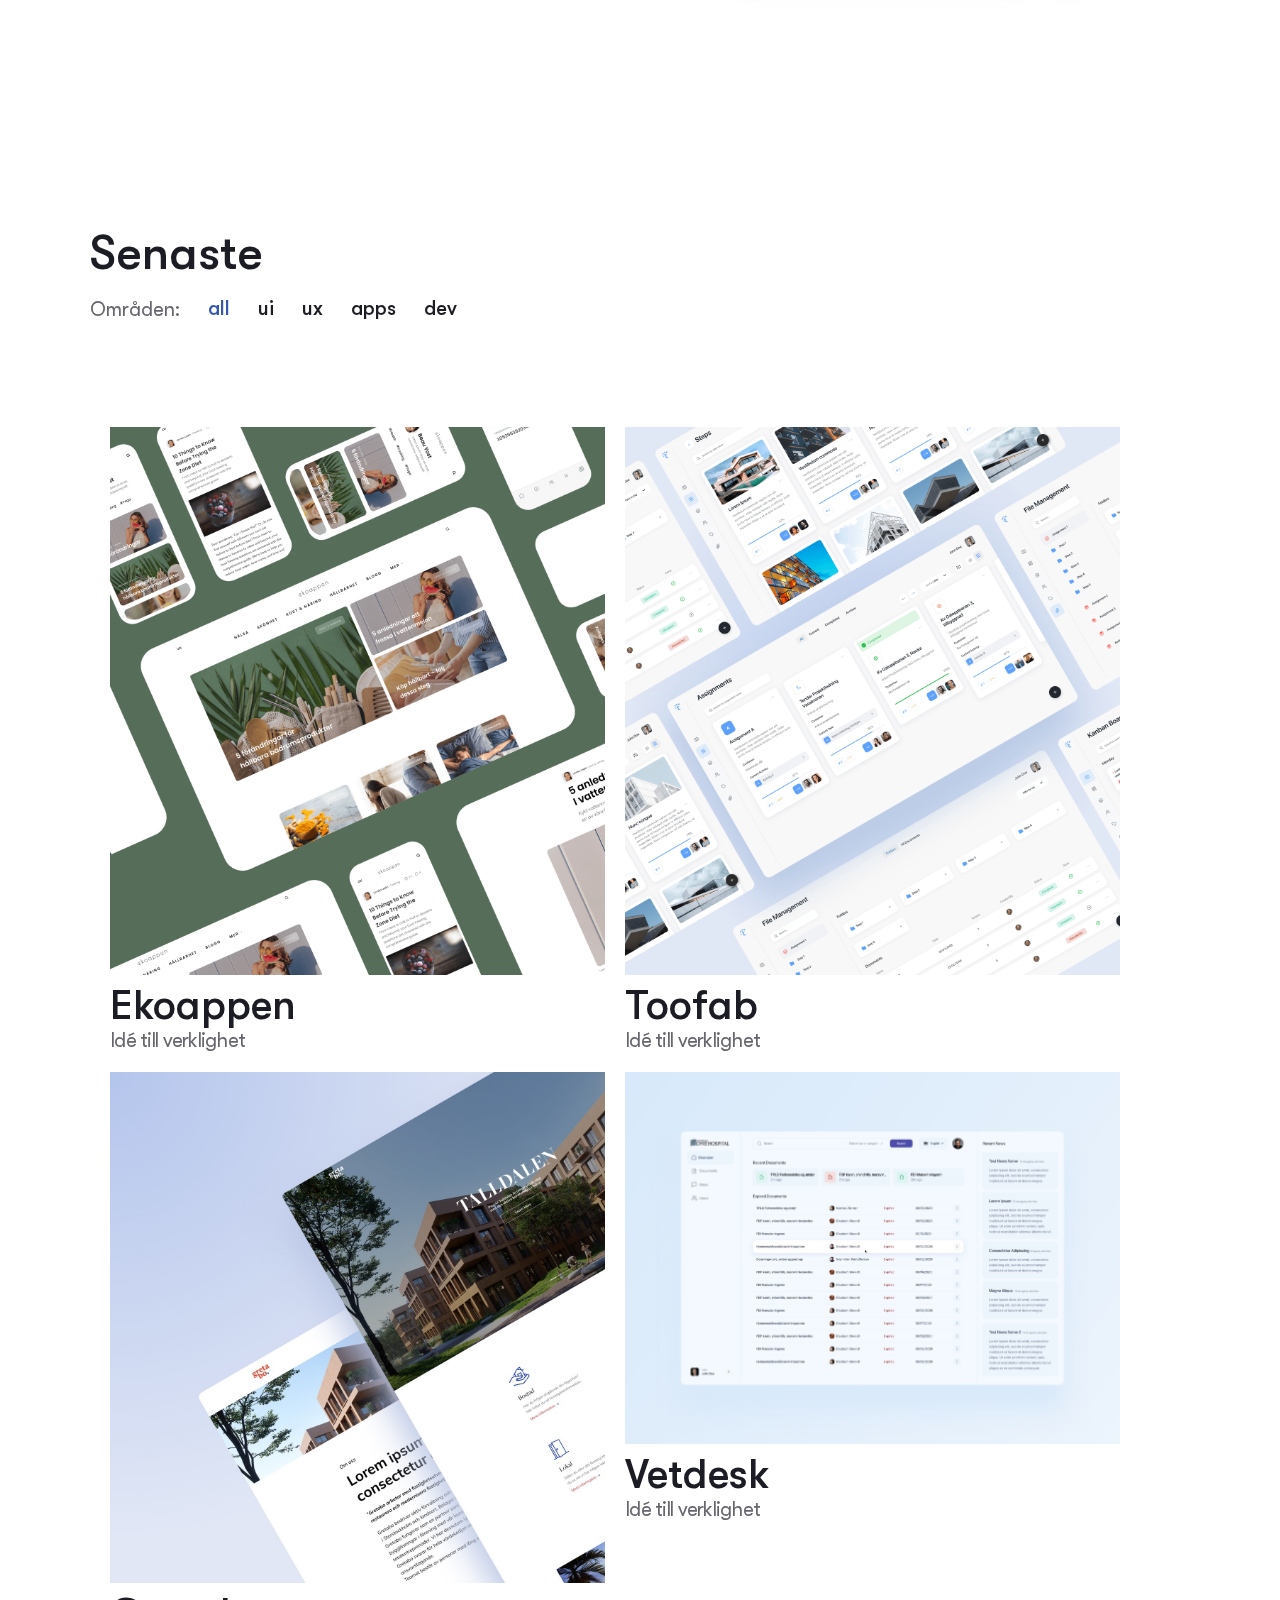
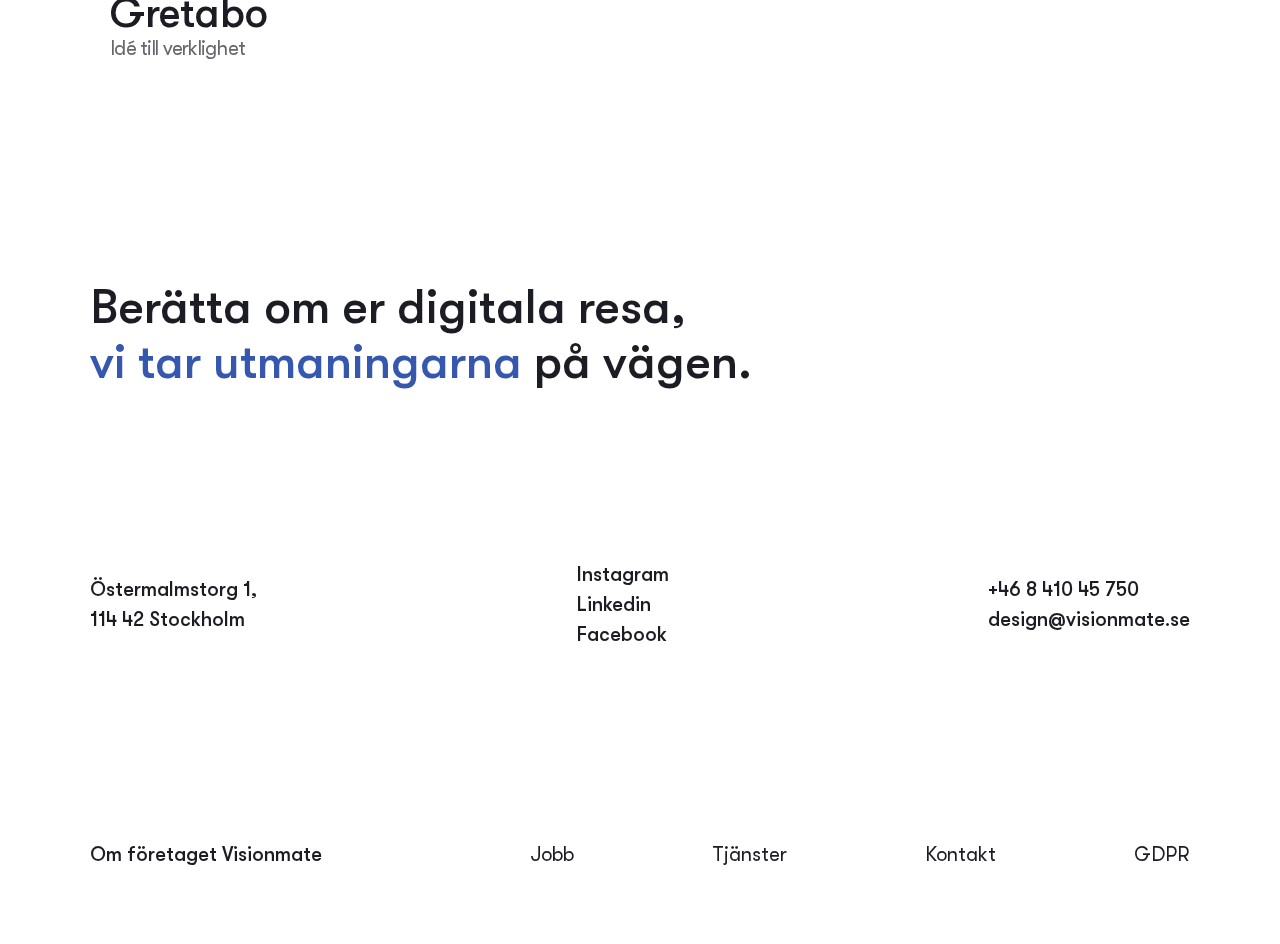
==== commit ed312427: "visionmate v.1" ====
--- a/index.html
+++ b/index.html
@@ -62,16 +62,16 @@
             <h1>Vi är experter <span>på</span>  digitala lösningar som ger <span>effekt</span></h1>
             <h2>Dagligen hjälper vi våra kunder med allt från den första hemsidan, snygga appen, säljande webbshoppen till att integrera mot det krävande affärssystemet.</h2>
             <div class="header__scroll">
-                <a href="#main" class="scroll-icon"></a>
+                <span href="#main" class="scroll-icon"></span>
                 <p>Scroll down</p>
             </div>
         </header>
         <main id="main" class="main">
             <section class="about container">
                 <div class="about__description">
-                    <h3>Vår kundfilosofi är rak, du förtjänar leverans av <span> hög kvalité</span> 
-                        </br>
-                        och en Webbyrå delaktig i alla <span>era digitala</span> diskussioner</h3>
+                    <h3>
+                        Du förtjänar <span>kvalité</span> och en Webbyrå delaktig i alla <span>digitala</span> diskussioner
+                    </h3>
                     <p>
                         Prata gärna med oss om enkla eller avancerade webbprojekt. Som erfaren webbyrå och er digitala partner finns vi med som utvecklingsresurs och säkrar er digitala tillväxt.
                     </br>
@@ -98,18 +98,28 @@
                     </div>
                     <div class="projects__gallery">
                         <div class="filtr-item" data-category="1, 2, 3, 4" data-sort="value">
-                            <a href="./ekoappen.html" class="cb-demo-item" data-cursor-text="View case">
+                            <a href="./ekoappen.html" class="cb-demo-item" data-cursor-text="Se case">
                                 <img src="./img/ekoappen2.png" alt="Ekoappen"/>
                                 <h4>Ekoappen</h4>
-                                <h5>Built from A to Z</h5>
+                                <h5>Idé till verklighet</h5>
                             </a>
                         </div>
                         <div class="filtr-item" data-category="1, 2, 4" data-sort="value">
-                            <a href="./toofab.html" class="cb-demo-item"  data-cursor-text="View case">
-                                <img src="./img/toofabfilter.png" alt=""/>
+                            <a href="./toofab.html" class="cb-demo-item"  data-cursor-text="Se case">
+                                <img src="./img/toofabfilter.png" alt="Toofab"/>
                                 <h4>Toofab</h4>
-                                <h5>Built from A to Z</h5>
+                                <h5>Idé till verklighet</h5>
                             </a>
+                        </div>
+                        <div class="filtr-item" data-category="1, 2, 4" data-sort="value" class="cb-demo-item"  data-cursor-text="På gång">
+                                <img src="./img/Gretabo.jpg" alt="Gretabo"/>
+                                <h4>Gretabo</h4>
+                                <h5>Idé till verklighet</h5>
+                        </div>
+                        <div class="filtr-item" data-category="1, 2, 4" data-sort="value" class="cb-demo-item"  data-cursor-text="På gång">
+                                <img src="./img/Vetdesk.jpg" alt="Vetdesk"/>
+                                <h4>Vetdesk</h4>
+                                <h5>Idé till verklighet</h5>
                         </div>
                     </div>
                 </div>
@@ -164,6 +174,8 @@
       localStorage.cookies_accepted = true; 
       document.getElementById("cookies-message-container").remove();
       }
+
+
   </script>
    <script src="./assets/js/bundle.js" defer></script>
 </body>
--- a/assets/css/main.css
+++ b/assets/css/main.css
@@ -631,6 +631,11 @@
   display: -moz-box;
   display: -ms-flexbox;
   display: flex;
+  -webkit-box-align: center;
+  -webkit-align-items: center;
+     -moz-box-align: center;
+      -ms-flex-align: center;
+          align-items: center;
   -webkit-flex-wrap: wrap;
       -ms-flex-wrap: wrap;
           flex-wrap: wrap;
@@ -688,21 +693,31 @@
       .projects__container .projects__menu ul li.active {
         color: #3558AE; }
   .projects__container .projects__gallery {
-    margin-bottom: 20rem; }
+    width: 100%;
+    display: -webkit-box;
+    display: -webkit-flex;
+    display: -moz-box;
+    display: -ms-flexbox;
+    display: flex;
+    -webkit-flex-wrap: wrap;
+        -ms-flex-wrap: wrap;
+            flex-wrap: wrap; }
+    @media (min-width: 768px) {
+      .projects__container .projects__gallery {
+        gap: 5rem; } }
     .projects__container .projects__gallery .filtr-item {
-      width: 100%;
-      min-height: 40rem; }
+      -webkit-flex-basis: 100%;
+          -ms-flex-preferred-size: 100%;
+              flex-basis: 100%; }
       @media (min-width: 768px) {
         .projects__container .projects__gallery .filtr-item {
-          width: 50%;
-          height: 80rem; } }
-      @media (min-width: 1240px) {
-        .projects__container .projects__gallery .filtr-item:nth-child(1), .projects__container .projects__gallery .filtr-item:nth-child(3) {
-          margin-bottom: 5rem;
-          min-height: 62rem; } }
-      @media (min-width: 1240px) {
-        .projects__container .projects__gallery .filtr-item:nth-child(2), .projects__container .projects__gallery .filtr-item:nth-child(4) {
-          padding-left: 5rem; } }
+          -webkit-flex-basis: -webkit-calc(50% - 2.5rem);
+              -ms-flex-preferred-size: calc(50% - 2.5rem);
+                  flex-basis: -moz-calc(50% - 2.5rem);
+                  flex-basis: calc(50% - 2.5rem);
+          width: -webkit-calc(50% - 2.5rem);
+          width: -moz-calc(50% - 2.5rem);
+          width: calc(50% - 2.5rem); } }
       .projects__container .projects__gallery .filtr-item img {
         max-width: 100%; }
 
@@ -874,13 +889,7 @@
     margin-left: -2.7rem;
     width: -webkit-calc(100% + 6.6rem);
     width: -moz-calc(100% + 6.6rem);
-    width: calc(100% + 6.6rem);
-    background-image: url("../../../img/snazzy-image-2.png");
-    background-repeat: no-repeat;
-    -webkit-background-size: cover;
-       -moz-background-size: cover;
-            background-size: cover;
-    background-position: center; }
+    width: calc(100% + 6.6rem); }
     @media (min-width: 960px) {
       .contact-page .main-contact .main-contact__map {
         height: 50rem;
@@ -956,13 +965,12 @@
       letter-spacing: -2.94px; } }
   .project .project-header__banner {
     margin-top: 10rem;
-    width: 100%;
     margin-bottom: 15rem;
     margin-left: -2.7rem;
     width: -webkit-calc(100% + 6.6rem);
     width: -moz-calc(100% + 6.6rem);
     width: calc(100% + 6.6rem);
-    height: 40vh;
+    height: 50vh;
     overflow: hidden; }
     @media (min-width: 960px) {
       .project .project-header__banner {
@@ -978,19 +986,15 @@
         width: -webkit-calc(100% + 110rem);
         width: -moz-calc(100% + 110rem);
         width: calc(100% + 110rem); } }
+    .project .project-header__banner .o-image {
+      height: 100%; }
     .project .project-header__banner .c-speed-block_image {
       height: 100%;
-      width: 100%;
       -webkit-background-size: cover;
          -moz-background-size: cover;
               background-size: cover;
-      background-repeat: no-repeat; }
-      @media (min-width: 960px) {
-        .project .project-header__banner .c-speed-block_image {
-          height: 50rem; } }
-      @media (min-width: 1240px) {
-        .project .project-header__banner .c-speed-block_image {
-          height: 60rem; } }
+      background-repeat: no-repeat;
+      background-position: center; }
   @media (min-width: 960px) {
     .project .project-header__items {
       display: -webkit-box;
@@ -1128,6 +1132,11 @@
   display: -moz-box;
   display: -ms-flexbox;
   display: flex;
+  -webkit-box-align: center;
+  -webkit-align-items: center;
+     -moz-box-align: center;
+      -ms-flex-align: center;
+          align-items: center;
   -webkit-flex-wrap: wrap;
       -ms-flex-wrap: wrap;
           flex-wrap: wrap;
